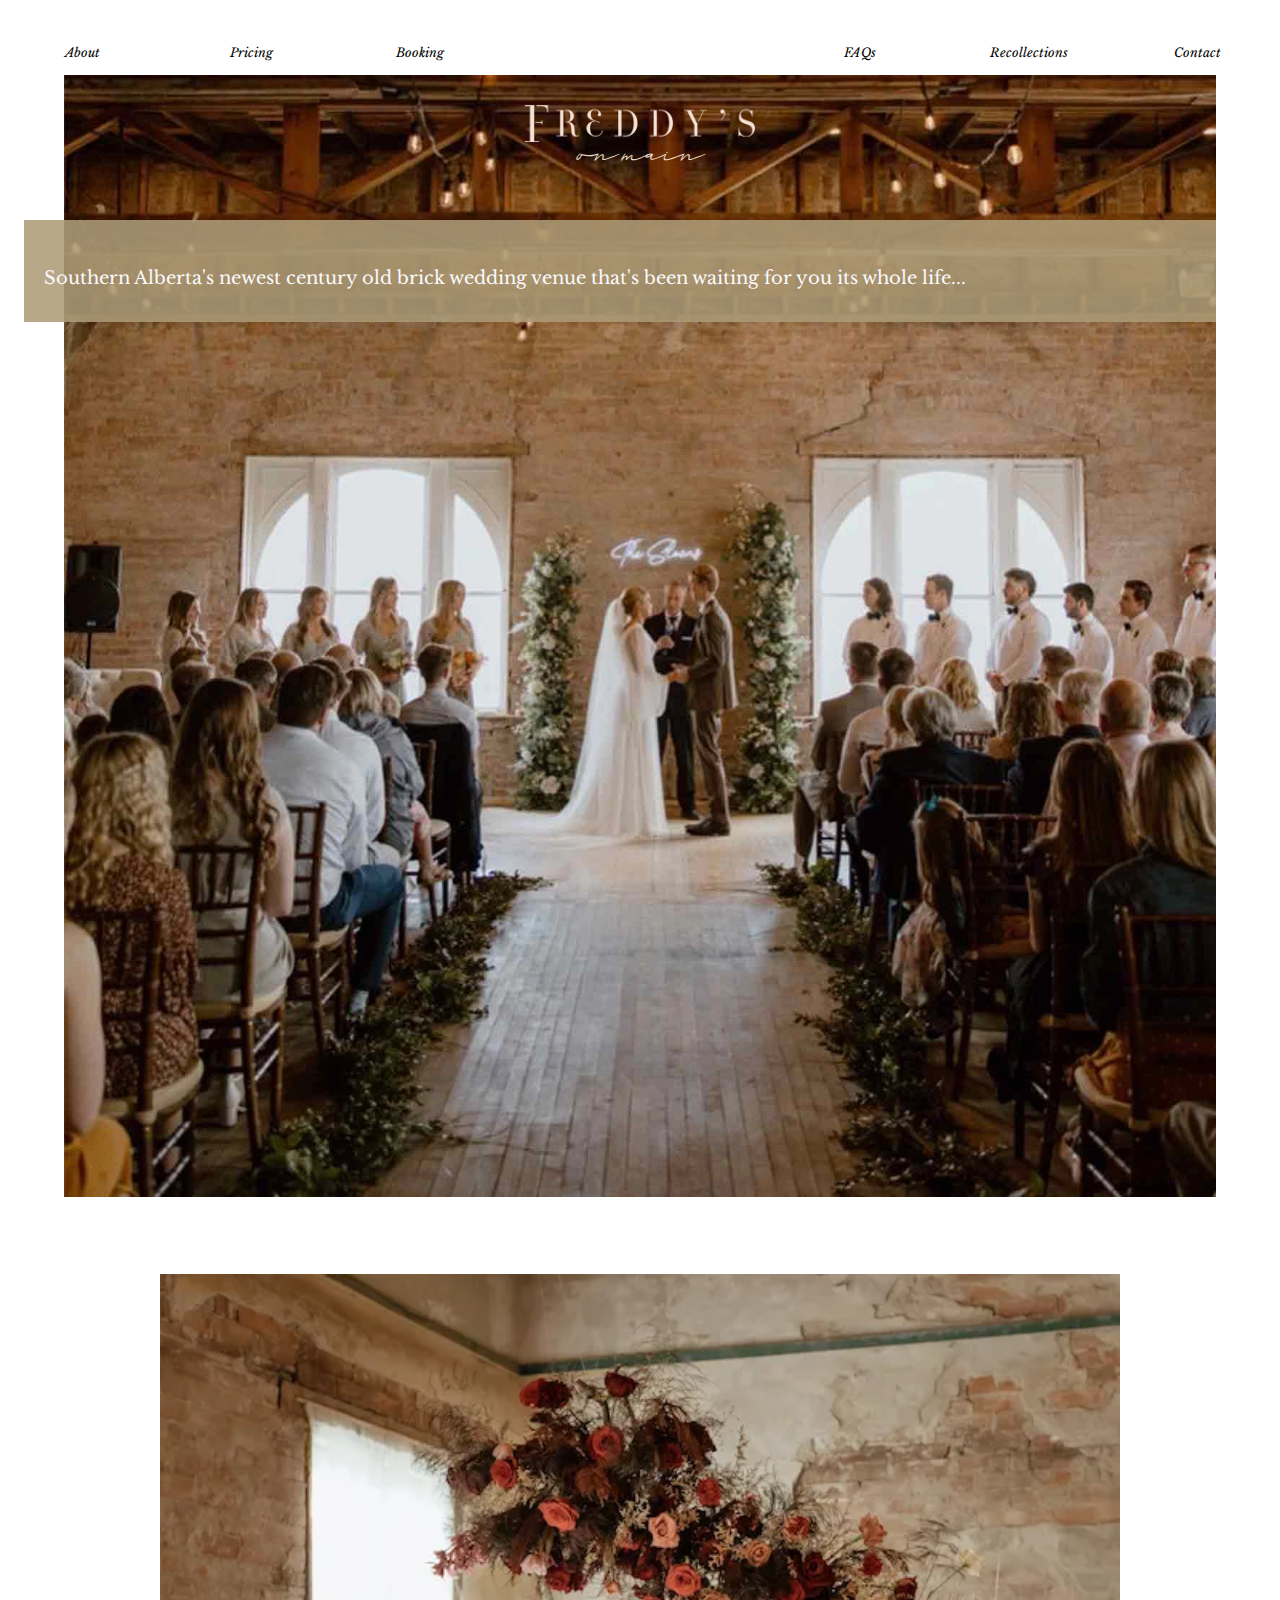
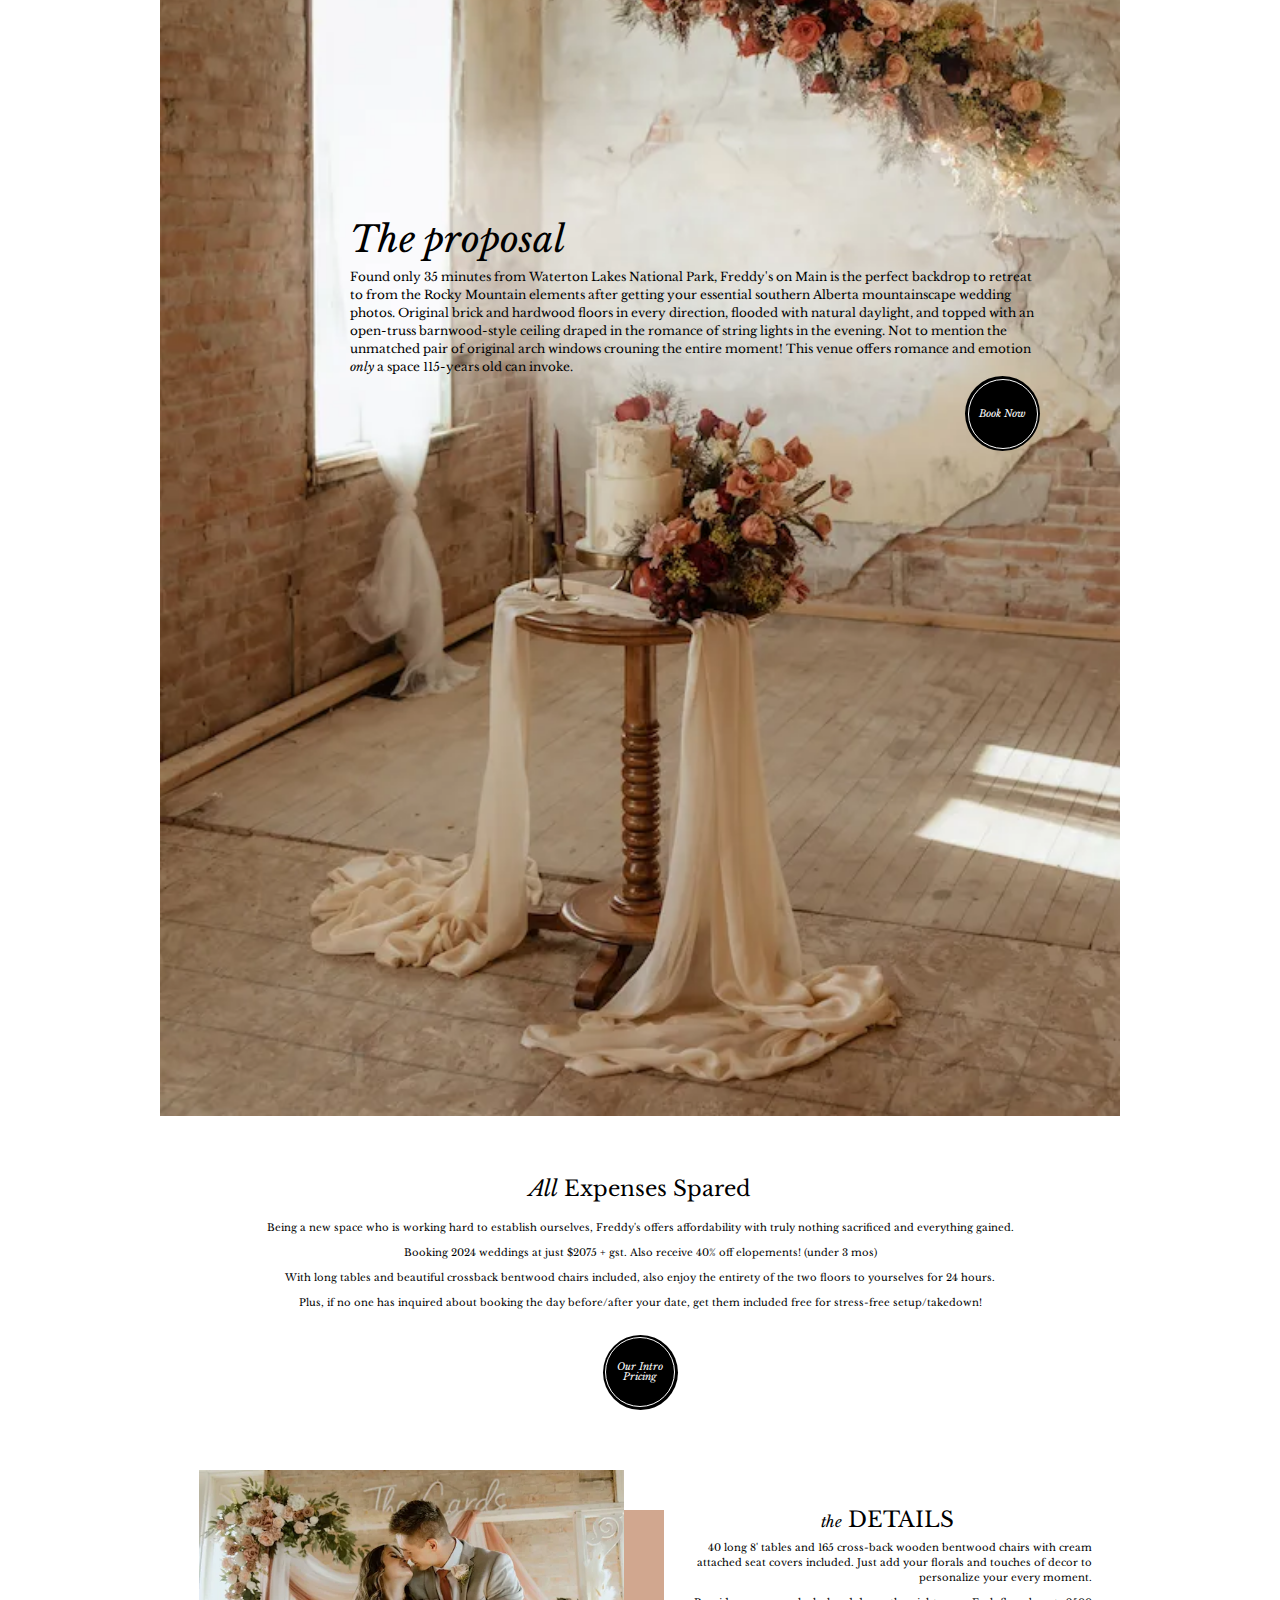
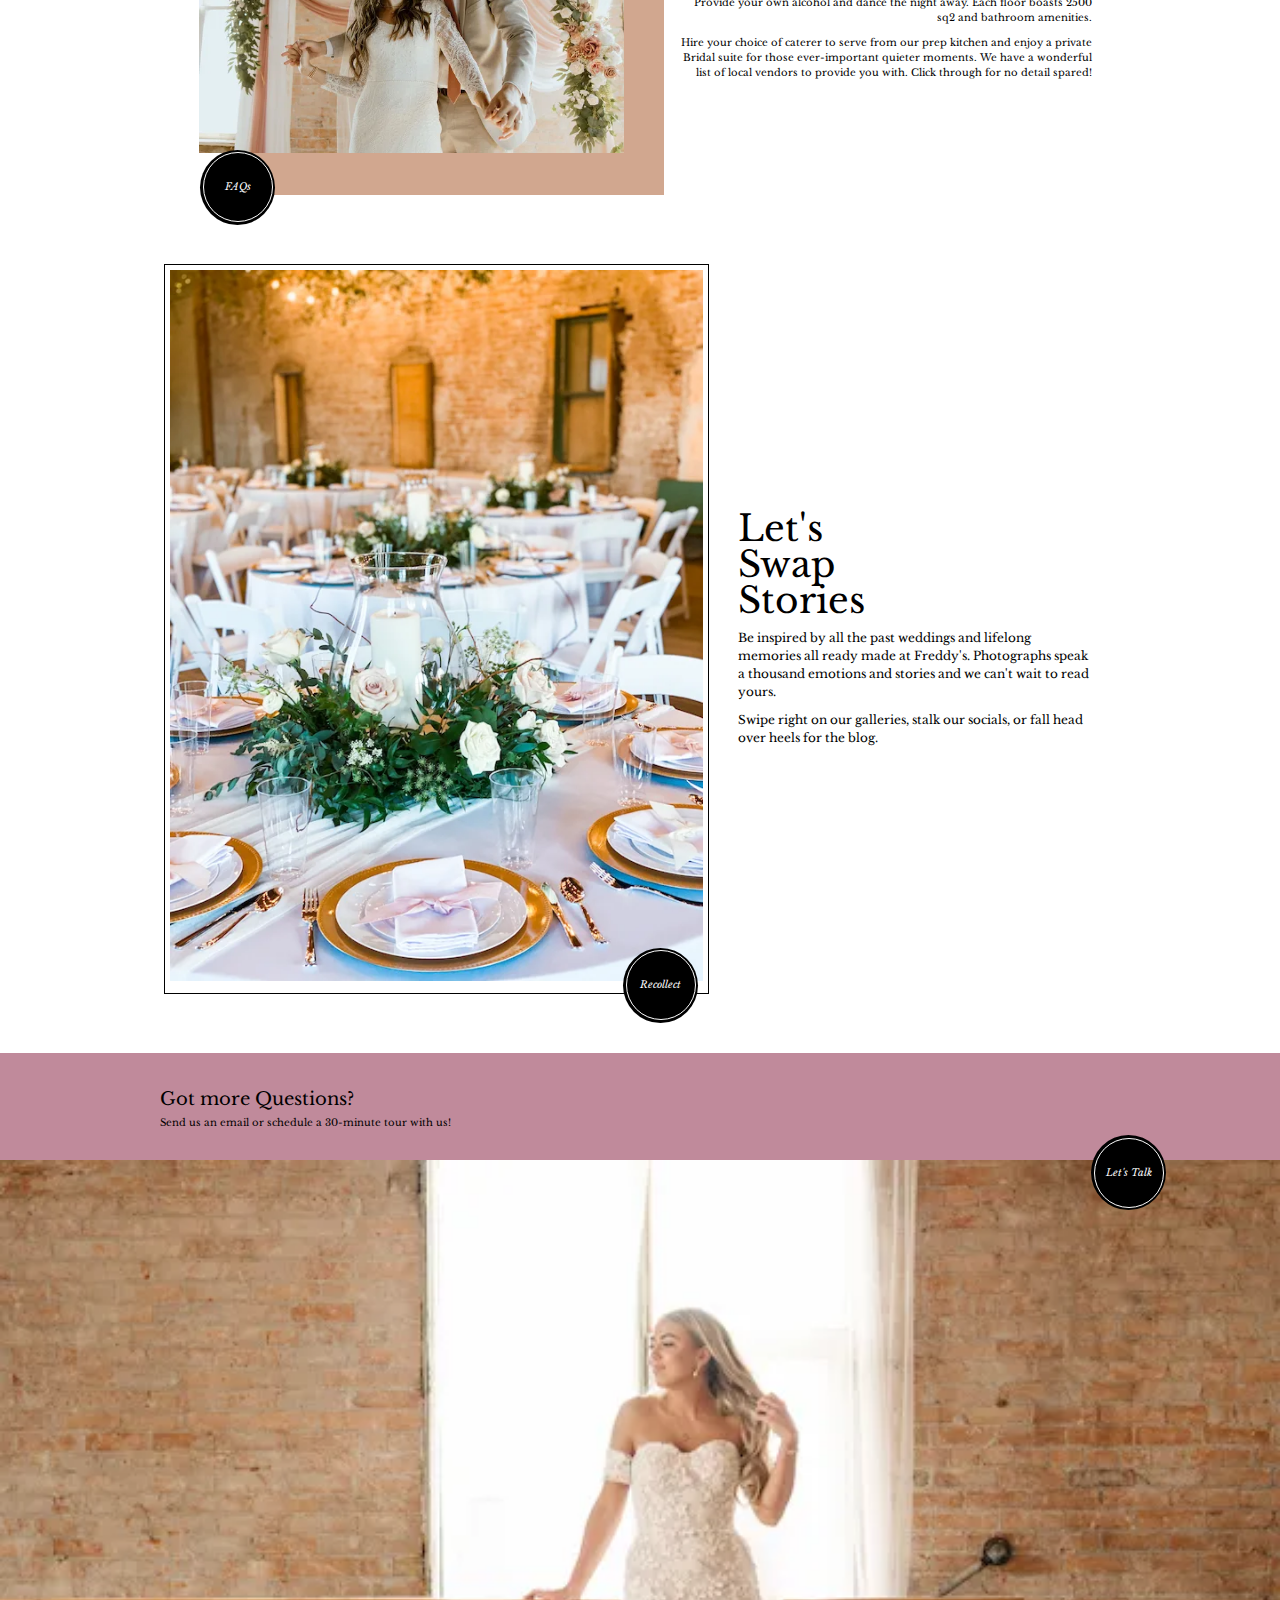
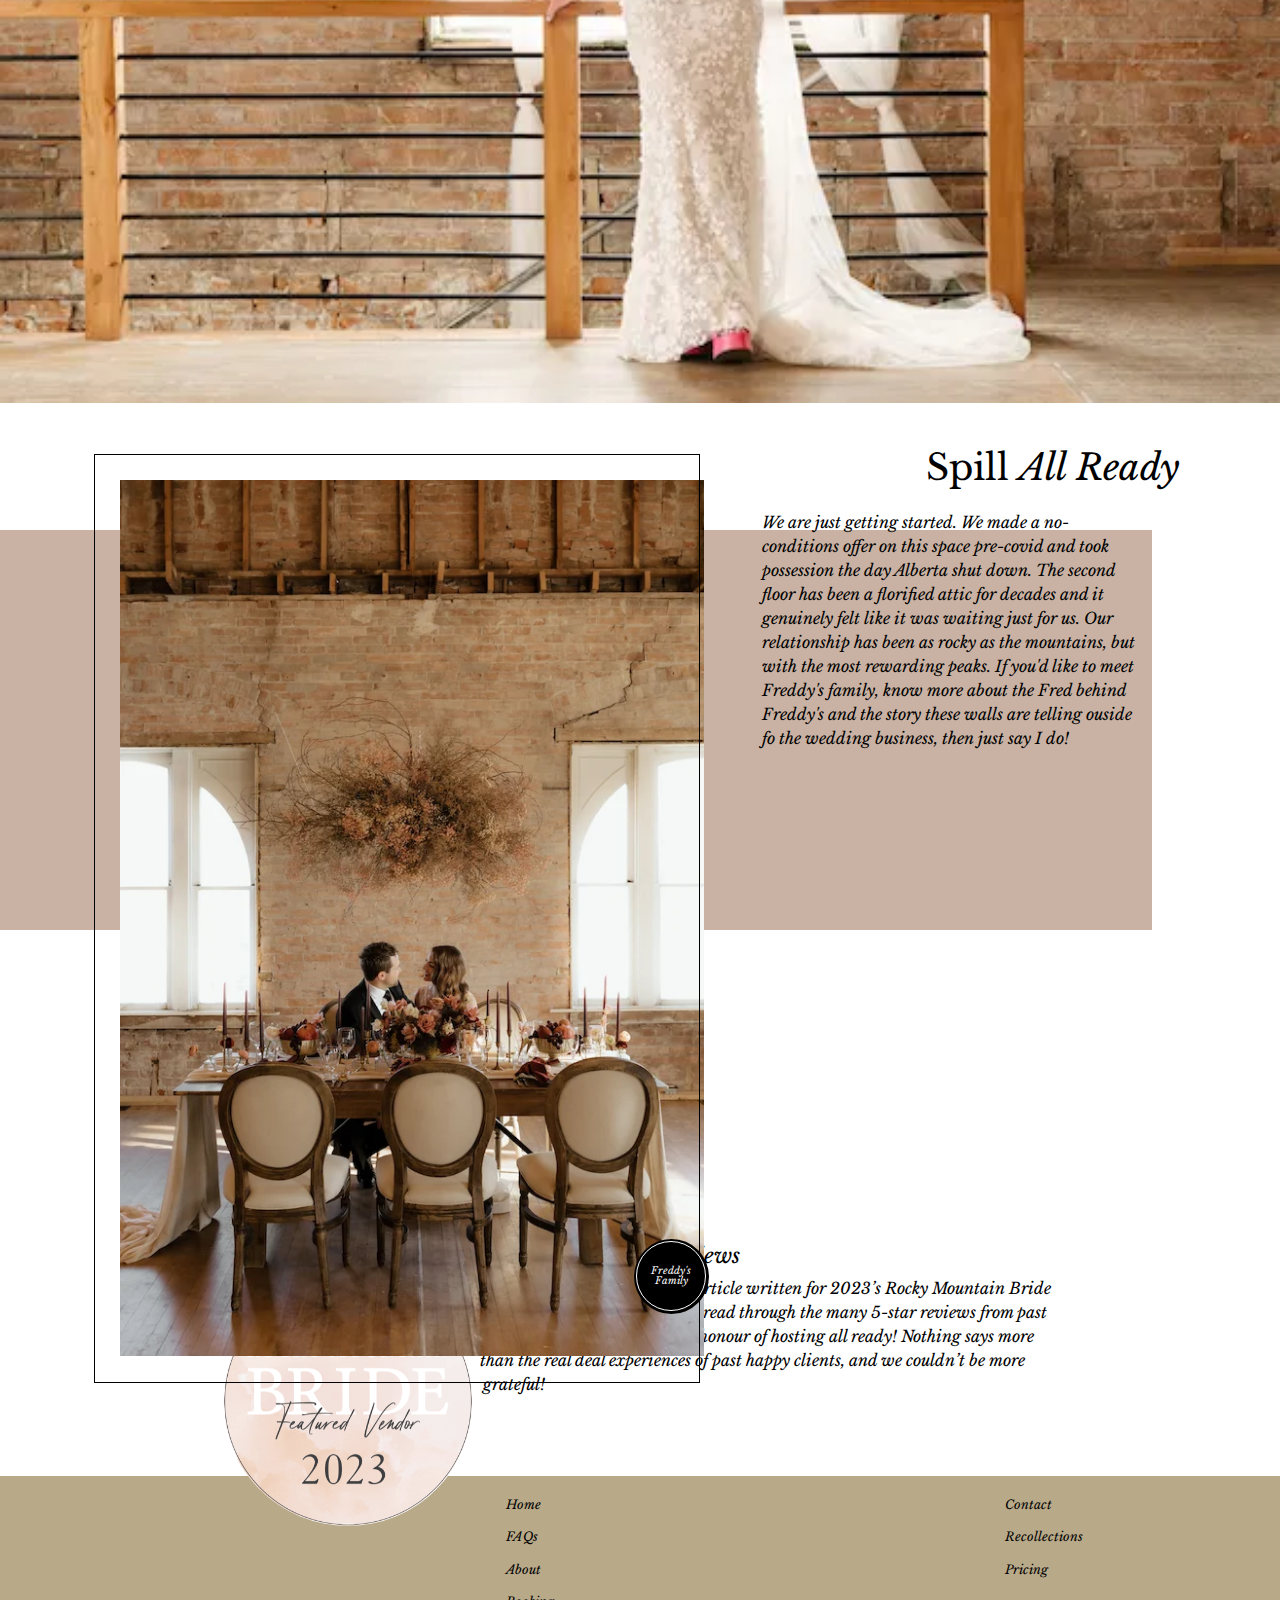
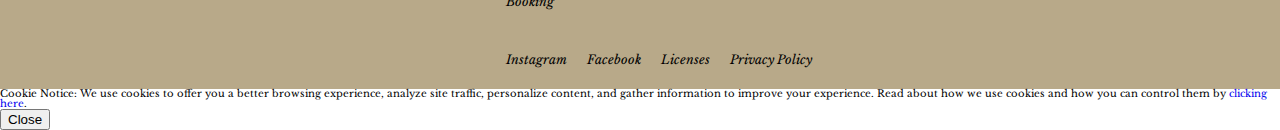
==== index.html @ b7f119c6 "Add files via upload" ====
<!doctype html>
<html lang="en">

<head>
  <!-- Google tag (gtag.js) -->
  <script async src="https://www.googletagmanager.com/gtag/js?id=G-SKPR8KDSXH"></script>
  <script>
      window.dataLayer = window.dataLayer || [];
      function gtag(){dataLayer.push(arguments);}
      gtag('js', new Date());
      
      gtag('config', 'G-SKPR8KDSXH');
  </script>
  <meta charset="UTF-8">
  <meta name="viewport" content="width=device-width, initial-scale=1.0">
  <meta name="desription" content="Freddy’s on Main is an Alberta wedding venue with exposed brick and natural wood beams just 30 minutes from Waterton National Park, making it the ideal location for couples to get photos in the mountains after the ceremony. They can come back to this vintage inspired space to dance the night away with the company of family and friends.">
  <meta name="keywords" content="wedding venue, waterton, southern alberta, alberta, brick, exposed brick, vintage, pricing, elopement, historical building, emerging wedding venue, hidden gem, married, marriage, national park proposal, national park wedding venue, canadian wedding venue, mountain wedding, exposed brick wedding, old brick wedding, old brick alberta, waterton lakes national park">
  <title>Waterton Wedding Venue in Southern Alberta | Freddy's on Main</title>

  <!-- google fonts -->
  <link rel="preconnect" href="https://fonts.googleapis.com">
  <link rel="preconnect" href="https://fonts.gstatic.com" crossorigin>
  <link href="https://fonts.googleapis.com/css2?family=Libre+Baskerville:ital,wght@0,400;0,700;1,400&display=swap" rel="stylesheet">

  <!-- stylesheets -->
  <link rel="stylesheet" href="css/reset.css">
  <link rel="stylesheet" href="css/styles.css" type="text/css">
</head>

<body>
  <header>
    <div class="wrapper">
      <section class="site-id">
        <h1 class="sr-only">Freddy's on Main</h1>
        <div></div>
        <a class="logo" href="index.html">
          <img src="img/freddy's-logo.png" alt="Freddy's on Main Logo">
          <img src="img/logo-tan.png" alt="Freddy's on Main logo">
          <span>on main</span>
        </a>
        <div></div>
        <svg class="toggle-btn h-6 w-6" xmlns="http://www.w3.org/2000/svg" fill="none" viewBox="0 0 24 24"  stroke="currentColor">
            <path stroke-linecap="round" stroke-linejoin="round" stroke-width="2" d="M4 6h16M4 12h8m-8 6h16"/>
        </svg>
      </section>
      <nav>
        <ul>
          <li><a href="about.html">About</a></li>
          <li><a href="pricing.html">Pricing</a></li>
          <li><a href="https://freddysonmain.setmore.com/" target="_blank">Booking</a></li>
        </ul>
        <ul>
          <li><a href="faqs.html">FAQs</a></li>
          <li><a href="gallery.html">Recollections</a></li>
          <li><a href="contact.html">Contact</a></li>
        </ul>
      </nav>
      <div class="banner">
        <picture>
          <source media="(min-width: 700px)" srcset="img/isle-square.webp">
          <img srcset="img/isle-sm.webp 600w, img/isle-md.webp 1000w, img/isle-lg.webp 1601w" src="img/isle-lg.webp" alt="bride and groom getting married">
        </picture>
        <p>Southern Alberta's newest century old brick wedding venue that's been waiting for you its whole life...</p>
      </div>
    </div>
  </header>
  <main>
    <section class="proposal wrapper">
      <img src="img/cake-sm.webp" alt="wedding cake">
      <div class="flex-container">
        <h2>The proposal</h2>
        <a href="https://freddysonmain.setmore.com/" target="_blank" class="button">
          <span>Book Now</span>
        </a>
        <p>Found only 35 minutes from Waterton Lakes National Park, Freddy's on Main is the perfect backdrop to retreat to from the Rocky Mountain elements after getting your essential southern Alberta mountainscape wedding photos. Original brick and hardwood floors in every direction, flooded with natural daylight, and topped with an open-truss barnwood-style ceiling draped in the romance of string lights in the evening. Not to mention the unmatched pair of original arch windows crouning the entire moment! This venue offers romance and emotion <span class="italicized">only</span> a space 115-years old can invoke.</p>
      </div>
    </section>
    <section class="wrapper expenses">
      <h2><span>All</span> Expenses Spared</h2>
      <div class="card-container">
        <div>
            <p>Being a new space who is working hard to establish ourselves, Freddy's offers affordability with truly nothing sacrificed and everything gained.</p>
            <p>Booking 2024 weddings at just $2075 + gst. Also receive 40% off elopements! (under 3 mos)</p>
            <p>With long tables and beautiful crossback bentwood chairs included, also enjoy the entirety of the two floors to yourselves for 24 hours.</p>
            <p>Plus, if no one has inquired about booking the day before/after your date, get them included free for stress-free setup/takedown!</p>
        </div>
        <a href="pricing.html" class="button">
            <span>Our Intro Pricing</span>
        </a>
      </div>
    </section>
    <section class="details wrapper">
      <div>
        <div>
          <div>
            <div>
              <img src="img/the-cards-sm.webp" alt="couple kiss">
            </div>
          </div>
        </div>
      </div>
      <div>
        <h2><span class="italicized">the</span> DETAILS</h2>
        <p>40 long 8' tables and 165 cross-back wooden bentwood chairs with cream attached seat covers included. Just add your florals and touches of decor to personalize your every moment.</p>
        <p>Provide your own alcohol and dance the night away. Each floor boasts 2500 sq2 and bathroom amenities.</p>
        <p>Hire your choice of caterer to serve from our prep kitchen and enjoy a private Bridal suite for those ever-important quieter moments. We have a wonderful list of local vendors to provide you with. Click through for no detail spared!</p>
      </div>
      <div>
        <a href="page-under-construction.html" class="button">
            <span>FAQs</span>
        </a>
      </div>
    </section>
    <section class="stories wrapper">
      <div class="flex-container">
        <div class="outline-2">
          <img src="img/gold-plates-sm.webp" alt="">
          <div class="absolute">
            <a href="page-under-construction.html" class="button">
              <span>Recollect</span>
            </a>
          </div>
        </div>
        <div>
          <h2>Let's Swap Stories</h2>
          <div>
            <p>Be inspired by all the past weddings and lifelong memories all ready made at Freddy's. Photographs speak a thousand emotions and stories and we can't wait to read yours.</p>
            <p>Swipe right on our galleries, stalk our socials, or fall head over heels for the blog.</p>
          </div>
        </div>
      </div>
    </section>
    <section class="lets-talk">
      <div>
        <div>
          <h3 class="wrapper">Got more Questions?</h3>
          <p class="wrapper">Send us an email or schedule a 30-minute tour with us!</p>
        </div>
        <div>
          <div class="absolute">
            <a href="page-under-construction.html" class="button">
              <span>Let's Talk</span>
            </a>
          </div>
          <img src="img/railing-sm.webp" alt="bride leaning back against railing">
        </div>
      </div>
    </section>
    <section class="spill">
      <h2>Spill <span>All Ready</span></h2>
      <div>
        <img src="img/couple-table-sm.webp" alt="">
        <a href="page-under-construction.html" class="button">
          <span>Freddy's Family</span>
        </a>
      </div>
      <div>
        <div>
          <p>We are just getting started. We made a no-conditions offer on this space pre-covid and took possession the day Alberta shut down. The second floor has been a florified attic for decades and it genuinely felt like it was waiting just for us. Our relationship has been as rocky as the mountains, but with the most rewarding peaks. If you'd like to meet Freddy's family, know more about the Fred behind Freddy's and the story these walls are telling ouside fo the wedding business, then just say I do!</p>
        </div>
      </div>
    </section>
    <section class="features">
      <div class="card-container">
        <h2>Features + Reveiews</h2>
        <div>
            <img src="img/rocky-mountain-stamp.png" alt="rocky mountain bride logo">
            <p>Click <a href="">here</a> to read a beautiful feature article written for 2023’s Rocky Mountain Bride blog. And don’t miss the chance to read through the many 5-star reviews from past weddings Freddy’s has had the honour of hosting all ready! Nothing says more than the real deal experiences of past happy clients, and we couldn’t be more grateful!</p>
        </div>
      </div>
    </section>
  </main>
  <footer>
    <nav class="wrapper flex-container">
      <ul>
          <li><a href="index.html">Home</a></li>
          <li><a href="page-under-construction.html">Contact</a></li>
          <li><a href="page-under-construction.html">FAQs</a></li>
          <li><a href="page-under-construction.html">Recollections</a></li>
          <li><a href="page-under-construction.html">About</a></li>
          <li><a href="pricing.html">Pricing</a></li>
          <li><a href="https://freddysonmain.setmore.com/" target="_blank">Booking</a></li>
      </ul>
      <ul>
          <li><a href="https://www.instagram.com/freddysonmain/?hl=en" target="_blank">Instagram</a></li>
          <li><a href="https://www.facebook.com/freddysonmain" target="_blank">Facebook</a></li>
          <li><a href="license.txt" target="_blank">Licenses</a></li>
          <li><a href="privacy.txt" target="_blank">Privacy Policy</a></li>
      </ul>
    </nav>
  </footer>
  <script src="js/main.js"></script>
  <!-- Code for the Cookie Compliance popover window -->
	<div id="cookiePopup" class="hide">
		<p><strong>Cookie Notice:</strong> We use cookies to offer you a better browsing experience, analyze site traffic, personalize content, and gather information to improve your experience.  Read about how we use cookies and how you can control them by <a href="privacy.txt" target="_blank">clicking here</a>.</p>
		<button id="acceptCookie">Close</button>
	</div> 
  <!-- Javascript to load cookies modal window -->
	<script src="js/cookies.js"></script>
    <script>
        (function (w,d){var loader = function () {var s = d.createElement("script"), tag = d.getElementsByTagName("script")[0]; s.src="https://cdn.iubenda.com/iubenda.js"; tag.parentNode.insertBefore(s,tag);}; if(w.addEventListener){w.addEventListener("load", loader, false);}else if(w.attachEvent){w.attachEvent("onload", loader);}else{w.onload = loader;}})(window, document);
    </script>
</body>

</html>
---- css/styles.css ----
:root {
    --dark-blue: #348aa7;
    --medium-green: #bce784;
    --off-white: #f7f7f7;
    --charcoal: #2a2d34;
    --rubik: 1.6rem/1.5 "Rubik", sans-serif;
    --borders: 2px solid #348aa7;
} 

@font-face {
    font-family: 'rahayuregular';
    src: url('../fonts/rahayu-webfont.woff2') format('woff2'),
         url('../fonts/rahayu-webfont.woff') format('woff');
    font-weight: normal;
    font-style: normal;
}
/* **************** utility classes *************** */

.sr-only {
    position:absolute;
    left:-10000px;
    top:auto;
    width:1px;
    height:1px;
    overflow:hidden;
}

.flex-container {
    display: flex;
    flex-direction: column;
}

.card-container {
    padding: 1rem;
}

.button {
    display: inline-block;
    border-radius: 50%;
    background-color: black;
    color: white;
    width: 7.5rem;
    height: 7.5rem;
    padding: 0.25rem;
    font-style: italic;
}
.button span {
    border-radius: inherit;
    width: 100%;
    height: 100%;
    border: 1px solid white;
    display: flex;
    align-items: center; 
    justify-content: center;
}

.button:hover {
    background-color: rgb(41, 42, 43);
}

/* *************** typography **************** */
body {
    font-family: 'Libre Baskerville', serif;
}

nav a {
    font-size: 1.25rem;
    font-style: italic;
}

body span {
    font-style: italic;
}

h2 {
    font-size: 2.15rem;
    margin-bottom: 1rem;  
}
main p {
    font-size: 1.1rem;
    line-height: 1.5;
}

/* ************ header ************ */

header section {  
    display: flex;
    justify-content: center;
    align-items: center;
    width: 100vw;
}

.logo {
    text-align: center;
    font-family: 'rahayuregular';
    color: var(--charcoal);
    font-size: 1.75rem;
    width: 20rem;
    padding: 1rem;
}

.logo img:last-of-type {
    display: none;
}

.toggle-btn {
    position: absolute;
    right: 0;
    padding: 1rem;
    width: 5rem;
    display: block;
}

header nav {
    position: absolute;
    top: 6rem; /* the height of the closed header */
    left: 0;
    width: 100vw;
    max-height: 0;
    overflow: hidden;
    transition: max-height 0.7s ease-in-out;
    background-color: white;
    }

.show-nav {
    max-height: 100vh;
    z-index: 50;
    }

nav ul li a {
    display: block;
    padding: 1rem;
    color: black;
    z-index: 100;
}

header nav a:hover {
    background-color: rgb(41, 42, 43);
    color: white;
    text-decoration: underline;
}
footer a:hover {
    color: white;
}

/* banner styling */

.banner {
    position: relative;
}

.banner p {
    position: absolute;
    top: 3rem;
    text-align: left;
    font-size: 1.25rem;
    line-height: 2rem;
    margin-right: 1.25rem;
    padding: 2.25rem 1.5rem;
    color: #fbf9fb;
    background-color: hwb(40 47% 32% / 0.877);
}

/* main styling */
main section {
    margin-bottom: 2.5rem;
}

main section p {
    margin-bottom: 1rem;
    font-size: 1rem;
}

main section:first-child {
    position: relative;
    margin-top: 3rem;
    margin-bottom: 3rem;
}

.proposal div {
    position: absolute;
    bottom: 52%; 
    background-color: hwb(40 47% 32% / 0.8777);
    color: #fbf9fb;
    padding: 1.5rem 3% 1rem 3%;
    width: 98%;
}
.proposal h2 {
    font-size: 2.15rem;
    font-style: italic;
}

.proposal p {
    font-size: 1.2rem;
}

.proposal a {
    position: absolute;
    bottom: -5.5rem;
    right: 0;
    margin-right: 3rem;
}

section:nth-child(2) {
    padding: 3rem 3rem 0 3rem;
    text-align: center;
}

section:nth-child(2) a {
    margin-top: 1.5rem;
}

.details {
    display: flex;
    flex-wrap: wrap;
    justify-content: center;
    align-items: center;
    margin-bottom: 4rem;
    padding-left: 1rem;
}
.details > div:first-child > div {
    position: relative;
    margin: 5rem 0 0 5rem;
    display: flex;
    flex-wrap: wrap;
}
.details > div:first-child > div > div {
    background-color: #d1a78f;
}
.details img {
    position: relative;
    top: -4rem;
    left: -4rem;
}

.details > div:last-child {
    margin-top: -3.5rem;
}

.outline {
    outline: black solid 0.1rem;
    outline-offset: -0.5rem;
    padding: 5% 0 5% 5%;
}

.details > div:nth-last-child(2) {
    position: relative;
    display: flex;
    flex-direction: column;
    text-align: right;
    margin-right: 1rem;
    margin-left: 3rem;
    top: -2.75rem;
}

.details > div:nth-last-child(2) span {
    margin-left: 1rem;
    font-size: 1.5rem;
}

.details > div:last-child {
    width: 100%;
}

.stories > div:first-child {
    position: relative;
    flex-direction: row;
    padding-top: 3rem;
    padding-left: 0.5rem;
}
.stories h2 {
    z-index: 1;
    width: 10rem;
    margin-top: 1rem;
}
.stories .outline-2 {
    outline: black solid 1px;
    padding: 5px 5px 10px 5px;
    width: 90%;
    position: relative;
}
.stories > div:first-child > div:nth-child(2) p {
    margin-bottom: 1rem;
}

.stories > div > div:nth-child(2) {
    width: 80%;
    padding: 1rem;
}
.stories .absolute {
    position: absolute;
    right: 1rem;
    bottom: -3rem;
}

section:nth-child(5) {
    margin-top: 2rem;
}

section:nth-child(5) > div > div:last-child {
    position: relative;
}
section:nth-child(5) > div > div > div {
    display: flex;
    justify-content: end;
    width: 100%;
    margin-right: 5%;
    position: absolute;
    top: -2.5rem;
    padding-right: 1rem;
}
section:nth-child(5) > div > div:first-child {
    padding: 3rem 1rem;
    background-color: #ae677dc5;
}

.lets-talk h3 {
    font-size: 1.8rem;
    line-height: 1.8;
}

.spill {
    margin-top: 4.5rem;
}
.spill > div:last-child {
    position: relative;
    top: -18rem;
    z-index: -1;
}

.spill > div:last-child > div {
    background-color: #7d46226a;
    padding: 17rem 1rem 1rem 1rem;
}
.spill img {
    outline: black solid 0.1rem;
    outline-offset: -0.5rem;
    padding: 5% 0 5% 5%;
}

.spill p {
    margin-top: 6rem;
    font-style: italic;
}
.spill .button {
    text-align: center;
    position: absolute;
    bottom: -4rem;
    left: 2.5rem;
}

.spill h2 {
    margin-left: 1rem;
}

section:last-child {
    margin-top: -15rem;
    padding: 1rem 3rem;
}

section:last-child img {
    float: left;
    width: 30%;
    margin-right: 1rem;
    border-radius: 50%;
    shape-outside: margin-box;
}
section:last-child h2 {
    font-style: italic;
    text-align: center;
}
section:last-child p {
    font-style: italic;
}
/* footer */
footer {
    background-color: hwb(40 47% 32% / 0.87);
}

footer nav {
    margin: 0 auto;
    margin-top: 5rem;
}

footer ul {
    padding: 1.25rem;
    display: flex;
    flex-direction: row;
    flex-wrap: wrap;
    width: 80vw;
}

footer nav ul:first-child li {
    width: 50%;
}

footer a {
    color: white;
    text-decoration: none;
}
footer a:hover {
    text-decoration: underline;
    color: white;
}
/* media queries */

@media screen and (min-width:650px) {
    .proposal div {
        right: 5rem;
        bottom: 50%;
        background-color: initial;
        color: black;
        width: 78%;
    }
    .proposal h2,
    .stories h2 {
        font-size: 3.6rem;
    }
    .details,
    .expenses {
        width: 85%;
        margin: 0 auto;
    }
    .stories > div > div:last-child {   display: flex;
        flex-direction: column;
        justify-content: center;
        padding: 3rem;
        width: 65%;
    }
    .stories p {
        font-size: 1.2rem;
    }

    .spill {
        display: flex;
        flex-direction: column;
        position: relative;
        height: 900px;
    }
    .spill h2 {
        text-align: center;
        padding-left: 25rem;
        font-size: 3.6rem;
        position: absolute;
        top: 0;
        right: 10rem;
        z-index: 2;
    }
    .spill > div:first-of-type {
        position: relative;
        width: 55%;
        padding-left: 7%;
    }

    .spill > div:last-child {
        width: 90%;
        position: absolute;
        top: 0;
        margin-top: 8rem;
    }
    .spill > div:last-child > div {
        display: flex;
        padding: 1rem;
        justify-content: flex-end;
        position: relative;
        height: 40rem;
    }

    .spill > div:last-child > div p {
        margin: 0;
        width: 35%;
        max-width: 38rem;
        font-size: 1.6rem;
        position: absolute;
        top: -2rem;
    }
    .spill .button {
        bottom: 8%;
        left: 90%;
    }
    .features .card-container {
        width: 70%;
        margin: 0 auto;
    }
    .features p {
        font-size: 1.6rem;
    }
}

@media screen and (min-width: 720px) {
    .toggle-btn {
        display: none;
    }

    .site-id {
        position: absolute;
        top: 0;
        z-index: 50;
    }

    header nav {
        display: flex;
        flex-direction: row;
        justify-content: space-between;
        align-items: baseline;
        position: static;
        max-height: unset;
        overflow: visible;
        margin: 0 auto;
        width: 98%;
    }

    header nav ul {
        display: flex;
        width: calc(100% / 2 - 15rem);
        justify-content: space-between;
    }

    header nav li {
        width: calc(100% / 3 - 2rem);
    }

    header nav ul a {
        padding: 4rem 1rem 1rem 1rem;
        line-height: 2;
        text-align: center;
    }

    header nav a:hover {
        text-decoration: underline 1px;
        background-color: white;
        color: var(--charcoal);
    }

    .details {
        display: flex;
        flex-wrap: wrap;
        justify-content: center;
        align-items: center;
        width: 100%;
        position: relative;
        padding-top: 4rem;
        padding-bottom: 3rem;
    }

    .details h2 {
        text-align: center;
    }

    .details > div:first-child {
        width: 50%;
        padding: 0;
    }
    .details > div:nth-child(2) {
        width: 44%;
        margin: 3rem 1rem;
        
    }
    .details > div:last-child {
        z-index: 20;
        position: absolute;
        bottom: 1rem;
        left: 4rem;
    }
    .lets-talk .absolute {
        position: absolute;
        right: 4rem;

    }
    .details,
    .stories {
        padding-bottom: 4rem;
    }
    .features {
        margin-top: 5rem;
    }
}

@media screen and (min-width: 960px) {
    .site-id {
        top: 7.5rem;
        padding-top: 2rem;
        z-index: 50;
    }
    
    .logo img:first-of-type {
        display: none;
    }
    .logo img:last-of-type {
        display: block;
    }
    .logo {
        width: 25rem;
        color: #f6e3d7;
        font-size: 2.5rem;
    }

    /* .site-id {
        display: flex;
        flex-direction: column;
        align-items: center;
        justify-content: space-evenly;
    }

    .site-id div {
        background-color: gold;
        width: 40vw;
        height: 2px;
        z-index: 100;
    } */

    .banner {
        width: 90%;
        margin: 0 auto 7.5rem auto;
    }
    .banner p {
        margin-top: 10%;
        margin-right: 0;
        padding: 4.5rem 20% 3rem 2rem;
        font-size: 1.8rem;
        line-height: 1.5;
        left: -4rem;
        width: calc(100% + 4rem);
    }
    main .wrapper {
        max-width: 960px;
        margin: 0 auto
    }
}

@media screen and (min-width: 1250px) {
    .banner {
        max-width: 1250px;
    }
}

@media screen and (min-width: 1440px) {
    
}
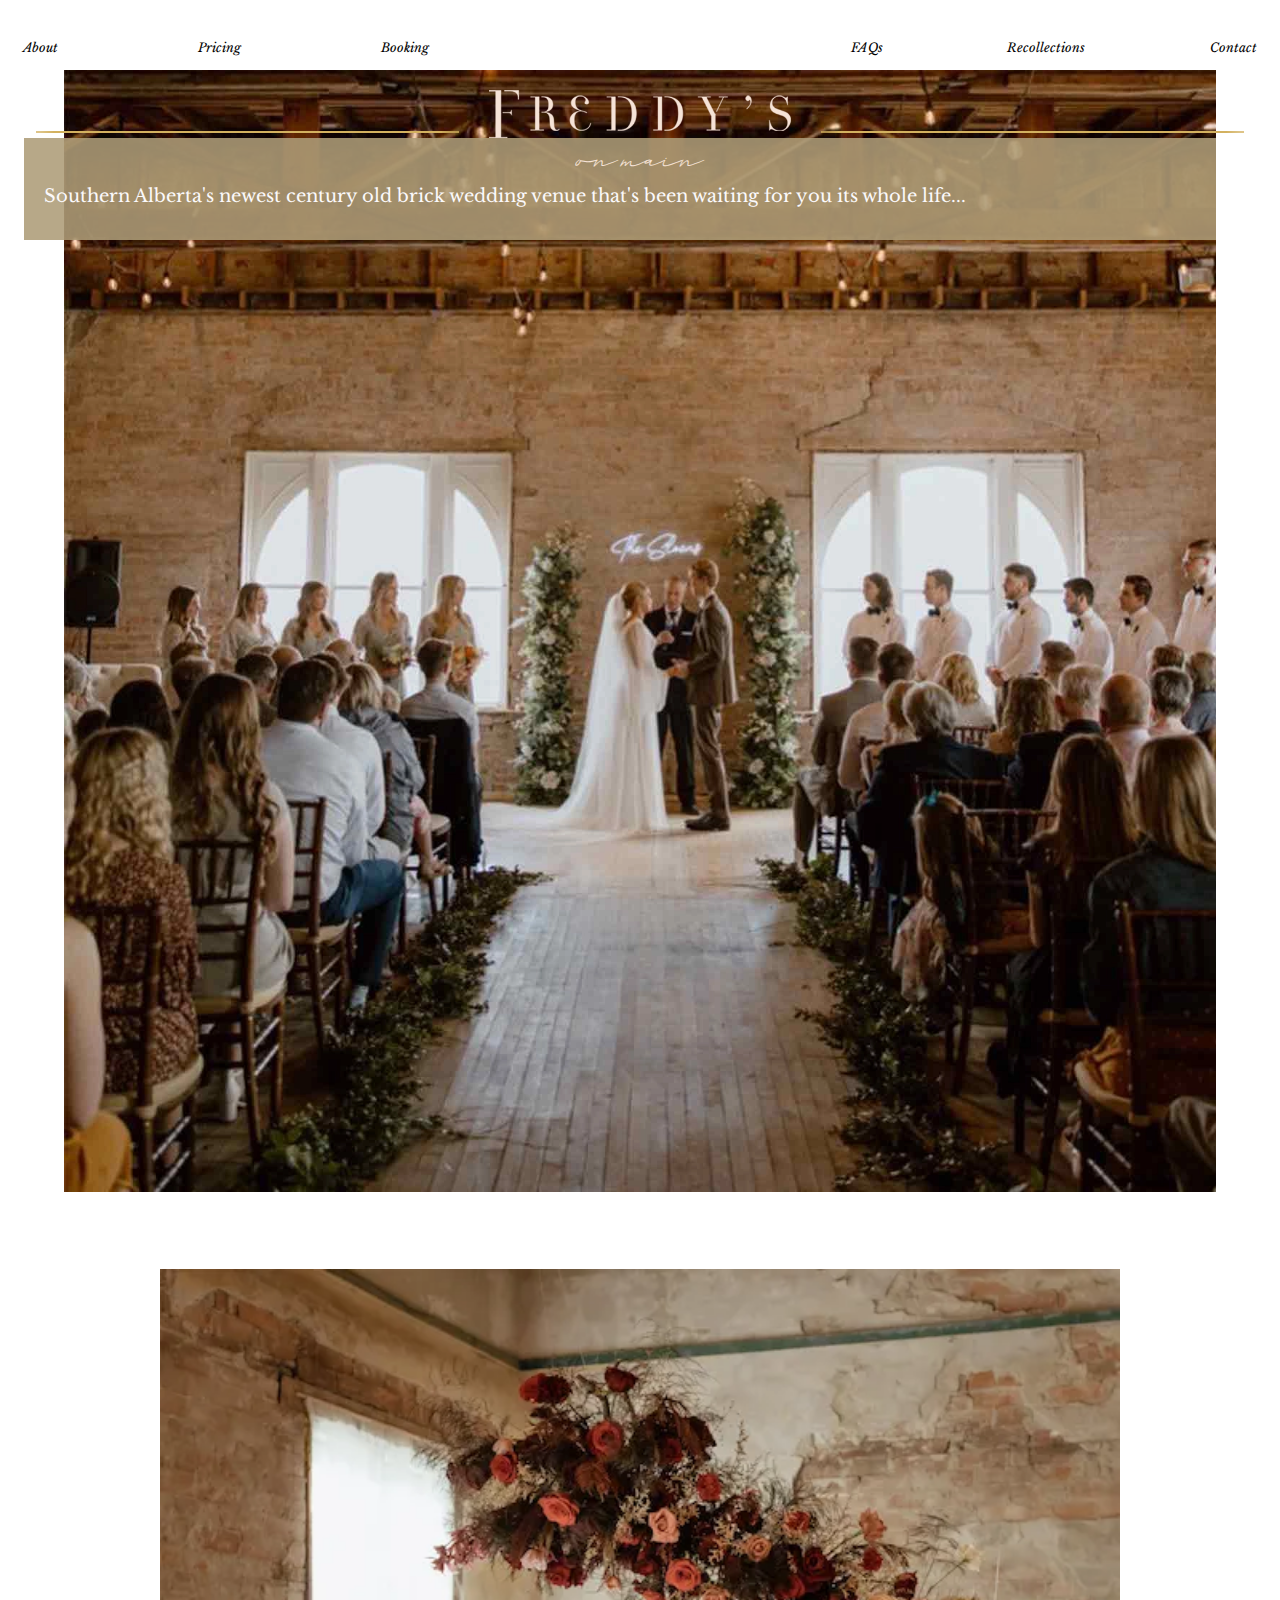
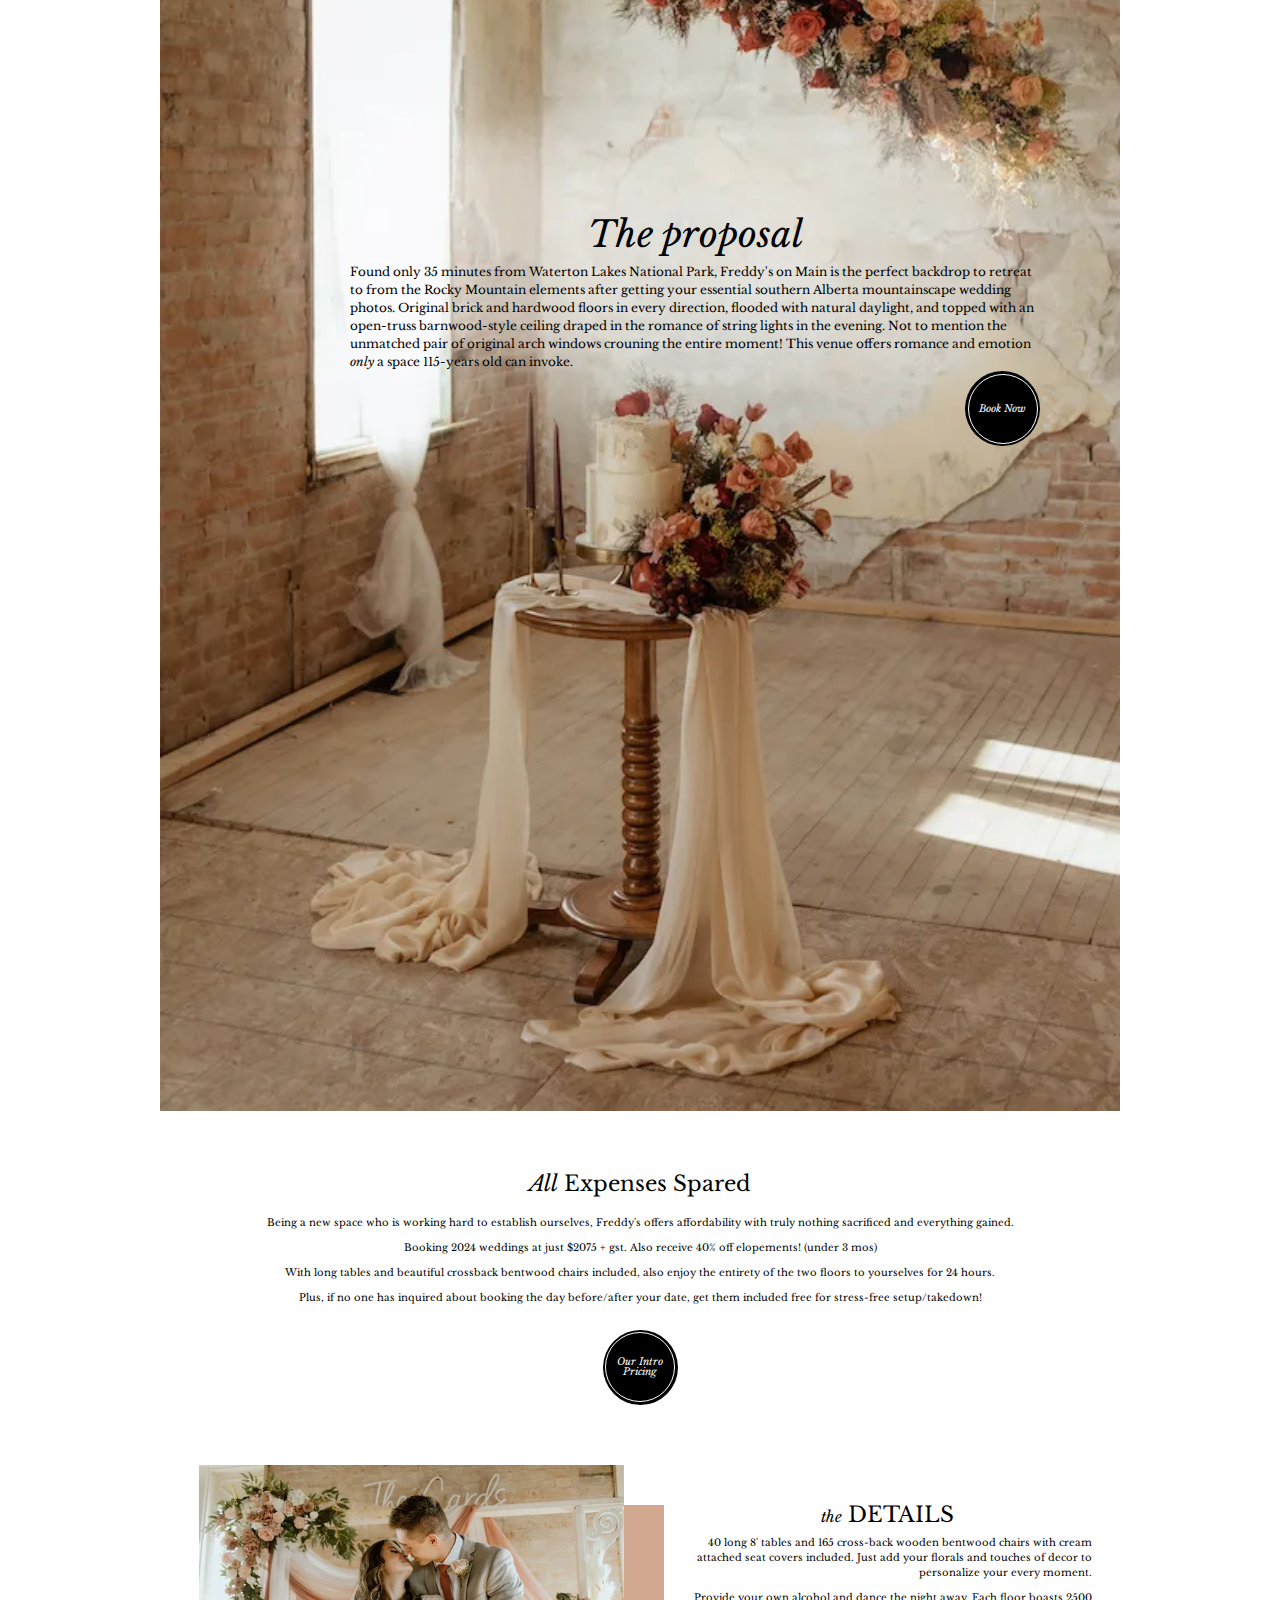
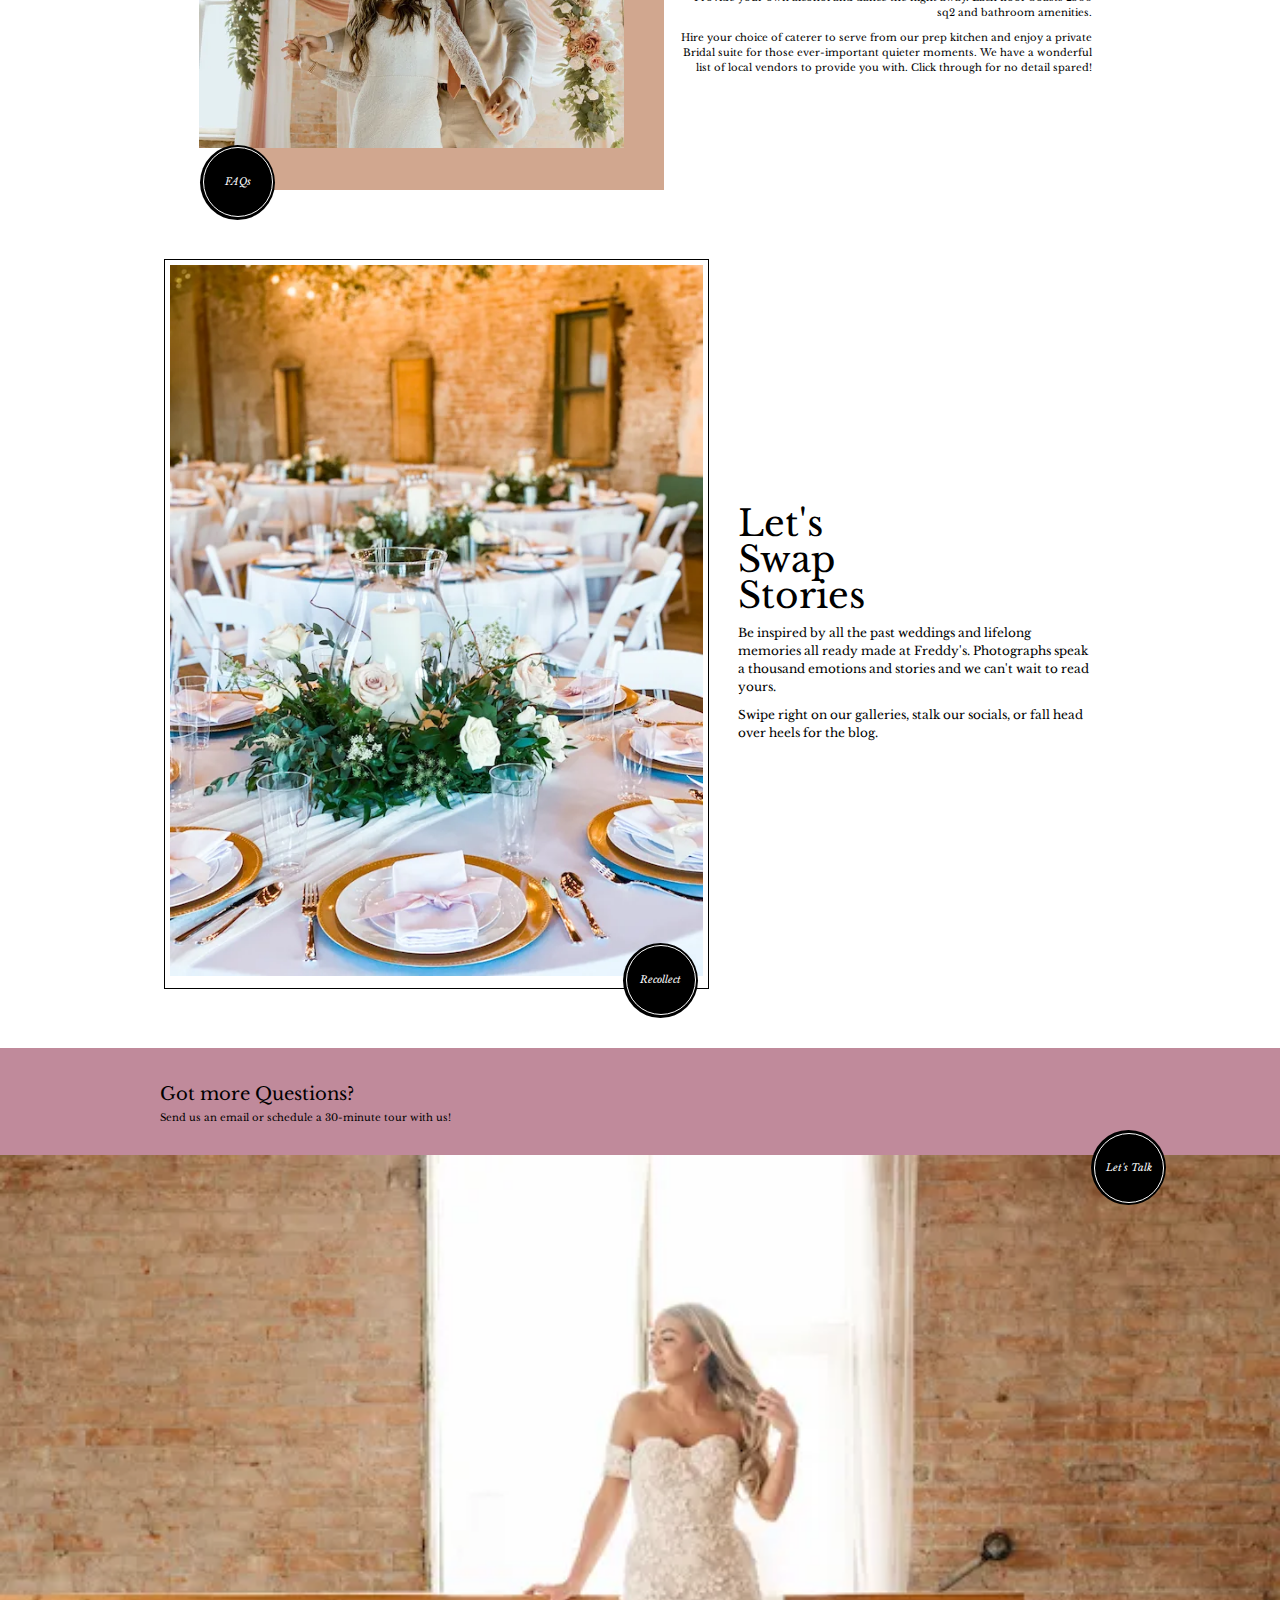
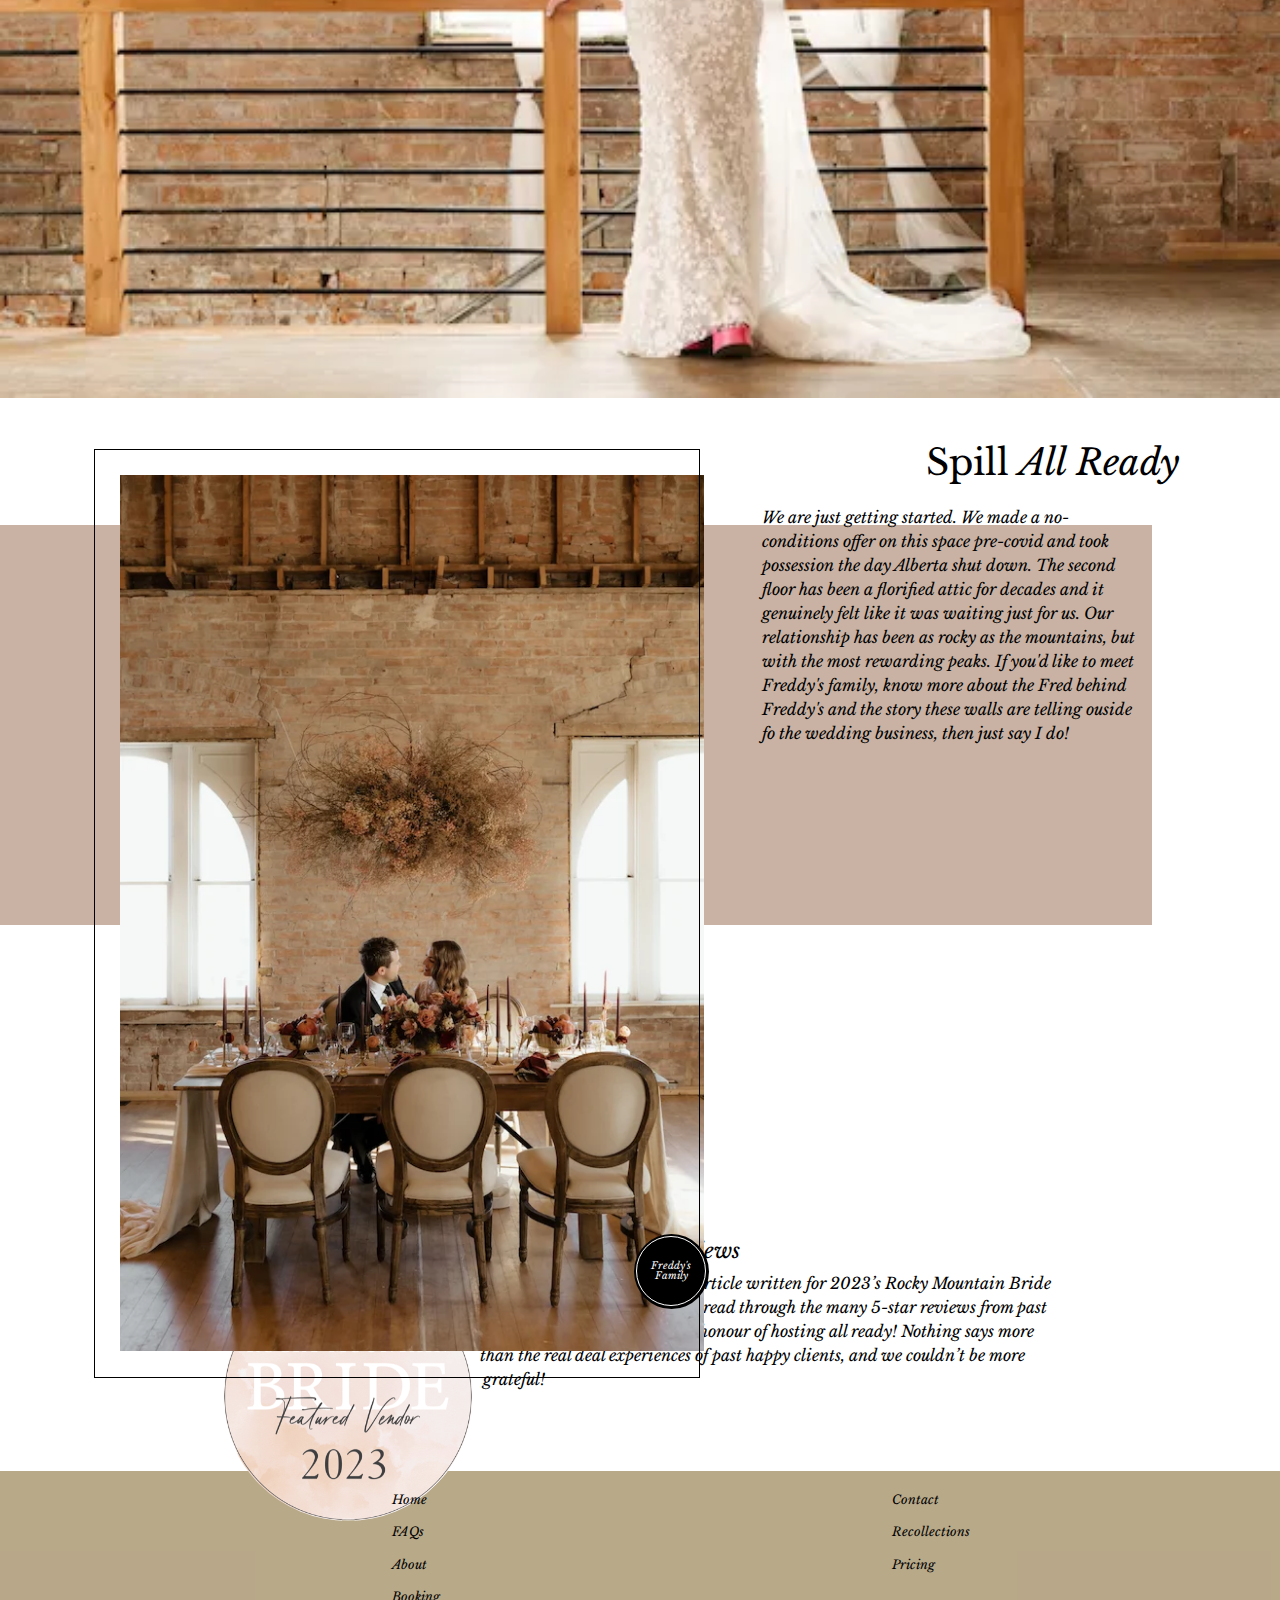
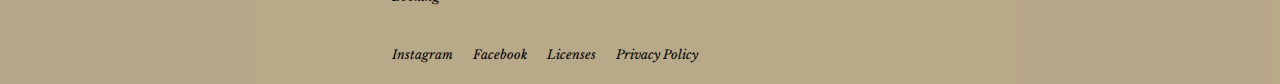
==== commit 5a87e325: "styled site id lines" ====
--- a/index.html
+++ b/index.html
@@ -8,7 +8,6 @@
       window.dataLayer = window.dataLayer || [];
       function gtag(){dataLayer.push(arguments);}
       gtag('js', new Date());
-      
       gtag('config', 'G-SKPR8KDSXH');
   </script>
   <meta charset="UTF-8">
@@ -32,15 +31,15 @@
     <div class="wrapper">
       <section class="site-id">
         <h1 class="sr-only">Freddy's on Main</h1>
-        <div></div>
-        <a class="logo" href="index.html">
+        <div class="horizontal-line"></div>
+        <a class="logo flex-container" href="index.html">
           <img src="img/freddy's-logo.png" alt="Freddy's on Main Logo">
           <img src="img/logo-tan.png" alt="Freddy's on Main logo">
           <span>on main</span>
         </a>
-        <div></div>
-        <svg class="toggle-btn h-6 w-6" xmlns="http://www.w3.org/2000/svg" fill="none" viewBox="0 0 24 24"  stroke="currentColor">
-            <path stroke-linecap="round" stroke-linejoin="round" stroke-width="2" d="M4 6h16M4 12h8m-8 6h16"/>
+        <div class="horizontal-line"></div>
+        <svg class="toggle-btn h-6 w-6" xmlns="http://www.w3.org/2000/svg" fill="none" viewBox="0 0 24 24" stroke="currentColor">
+          <path stroke-linecap="round" stroke-linejoin="round" stroke-width="2" d="M4 6h16M4 12h8m-8 6h16"/>
         </svg>
       </section>
       <nav>
@@ -189,17 +188,16 @@
       </ul>
     </nav>
   </footer>
-  <script src="js/main.js"></script>
   <!-- Code for the Cookie Compliance popover window -->
 	<div id="cookiePopup" class="hide">
 		<p><strong>Cookie Notice:</strong> We use cookies to offer you a better browsing experience, analyze site traffic, personalize content, and gather information to improve your experience.  Read about how we use cookies and how you can control them by <a href="privacy.txt" target="_blank">clicking here</a>.</p>
 		<button id="acceptCookie">Close</button>
 	</div> 
-  <!-- Javascript to load cookies modal window -->
+  <script src="js/main.js"></script>
+    <!-- Javascript to load cookies modal window -->
 	<script src="js/cookies.js"></script>
     <script>
         (function (w,d){var loader = function () {var s = d.createElement("script"), tag = d.getElementsByTagName("script")[0]; s.src="https://cdn.iubenda.com/iubenda.js"; tag.parentNode.insertBefore(s,tag);}; if(w.addEventListener){w.addEventListener("load", loader, false);}else if(w.attachEvent){w.attachEvent("onload", loader);}else{w.onload = loader;}})(window, document);
     </script>
 </body>
-
 </html>
--- a/css/styles.css
+++ b/css/styles.css
@@ -28,6 +28,8 @@
 .flex-container {
     display: flex;
     flex-direction: column;
+    justify-content: center;
+    align-items: center;
 }
 
 .card-container {
@@ -82,21 +84,23 @@
 }
 
 /* ************ header ************ */
-
-header section {  
-    display: flex;
-    justify-content: center;
+header {
+    background-color: white;
+}
+
+.site-id {
+    margin: 0 auto;
+    width: 35%;
+    padding: 1rem;
+    display: flex;
     align-items: center;
-    width: 100vw;
-}
-
-.logo {
+}
+
+.logo {  
     text-align: center;
     font-family: 'rahayuregular';
     color: var(--charcoal);
     font-size: 1.75rem;
-    width: 20rem;
-    padding: 1rem;
 }
 
 .logo img:last-of-type {
@@ -493,9 +497,9 @@
     }
 
     .site-id {
+        width: 30%;
         position: absolute;
-        top: 0;
-        z-index: 50;
+        left: 35%;
     }
 
     header nav {
@@ -506,22 +510,17 @@
         position: static;
         max-height: unset;
         overflow: visible;
-        margin: 0 auto;
-        width: 98%;
+        padding: 2.5rem 1% 0 1%;
     }
 
     header nav ul {
         display: flex;
-        width: calc(100% / 2 - 15rem);
+        width: 34%;
         justify-content: space-between;
     }
 
-    header nav li {
-        width: calc(100% / 3 - 2rem);
-    }
-
     header nav ul a {
-        padding: 4rem 1rem 1rem 1rem;
+        padding: 1rem;
         line-height: 2;
         text-align: center;
     }
@@ -578,9 +577,11 @@
 
 @media screen and (min-width: 960px) {
     .site-id {
-        top: 7.5rem;
-        padding-top: 2rem;
+        top: 7rem;
+        left: 2%;
         z-index: 50;
+        display: flex;
+        width: 96%;
     }
     
     .logo img:first-of-type {
@@ -590,31 +591,30 @@
         display: block;
     }
     .logo {
-        width: 25rem;
         color: #f6e3d7;
         font-size: 2.5rem;
-    }
-
-    /* .site-id {
-        display: flex;
-        flex-direction: column;
-        align-items: center;
-        justify-content: space-evenly;
-    }
-
-    .site-id div {
-        background-color: gold;
-        width: 40vw;
+        width: 30%;
+        padding: 1rem 3rem 1rem 3rem;
+    }
+
+    .logo span {
+        margin-top: 1rem;
+    }
+
+    .horizontal-line {
         height: 2px;
+        background-color: #d3b15f;
+        border-radius: 15%;
+        width: 35%;
         z-index: 100;
-    } */
+    }
 
     .banner {
         width: 90%;
         margin: 0 auto 7.5rem auto;
     }
     .banner p {
-        margin-top: 10%;
+        margin-top: 3.75rem;
         margin-right: 0;
         padding: 4.5rem 20% 3rem 2rem;
         font-size: 1.8rem;
@@ -636,4 +636,55 @@
 
 @media screen and (min-width: 1440px) {
     
-}+}
+
+/* -- Code for the Cookie Compliance popover window -- */
+
+#cookiePopup {
+    background-color: #ffffff;
+    position: absolute;
+    left: 7.5%;
+    bottom: 0;
+    font-size: 14px;
+    width: 85%;
+    box-shadow: 0 0 2em rgba(5, 0, 31, 0.15);
+    font-family: "Poppins", sans-serif;
+    text-align: justify;
+    line-height: 1.8em;
+    margin: 0 auto;
+    padding: 3rem 1.4rem 2rem 1.4rem;
+    border-radius: 6px;
+    transition: all 0.5s ease-in-out;
+  }
+  
+  #cookiePopup p {
+    text-align: center;
+    margin-bottom: 1rem;
+  }
+  #cookiePopup button {
+    background-color: var(--charcoal);
+    border: none;
+    color: #ffffff;
+    font-size: 1.2em;
+    padding: 1.25rem 2rem;
+    display: block;
+    position: relative;
+    margin: auto;
+    border-radius: 5px;
+  }
+  #cookiePopup button:hover,
+  #cookiePopup a:hover {
+    text-decoration: underline;
+  }
+  #cookiePopup a {
+    color: rgb(152, 0, 240);
+  }
+  
+  .hide {
+    visibility: hidden;
+  }
+  .show {
+    visibility: visible;
+  }
+  
+  /* -- End of Code for the Cookie Compliance popover window -- */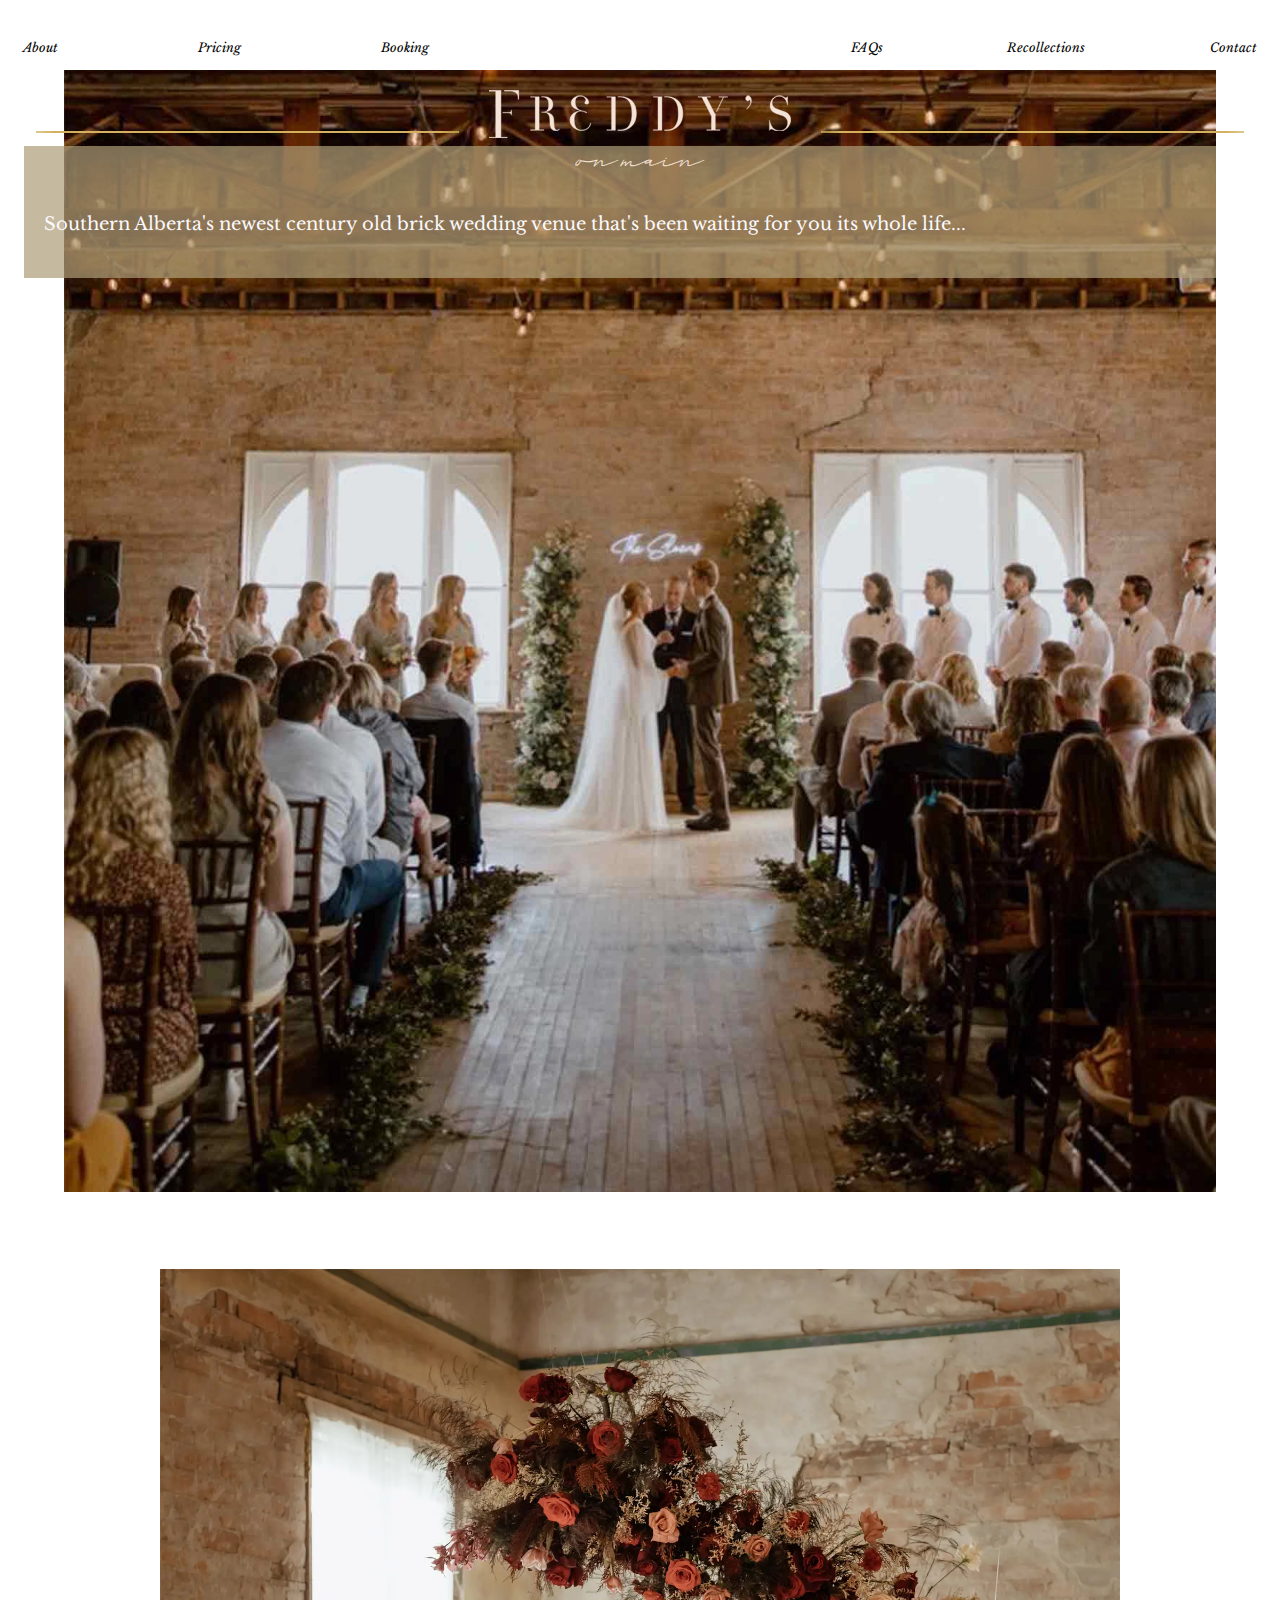
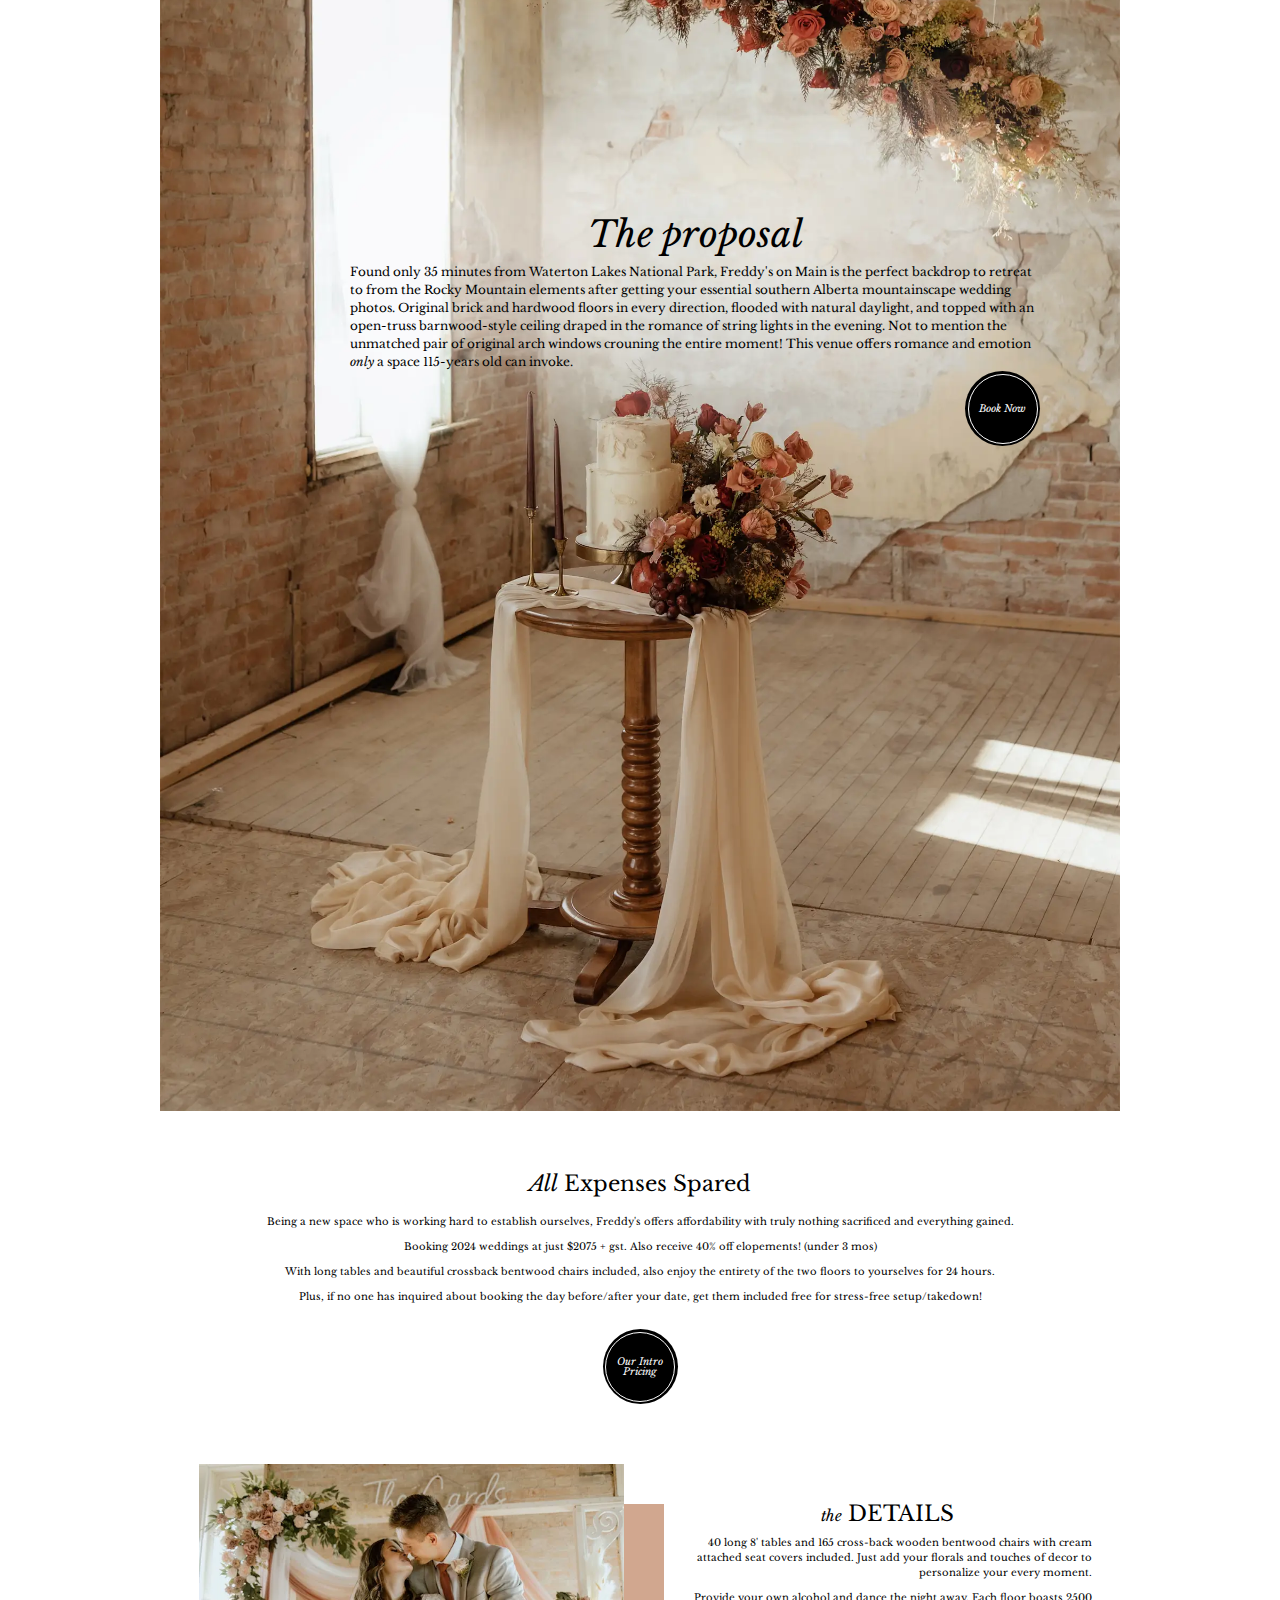
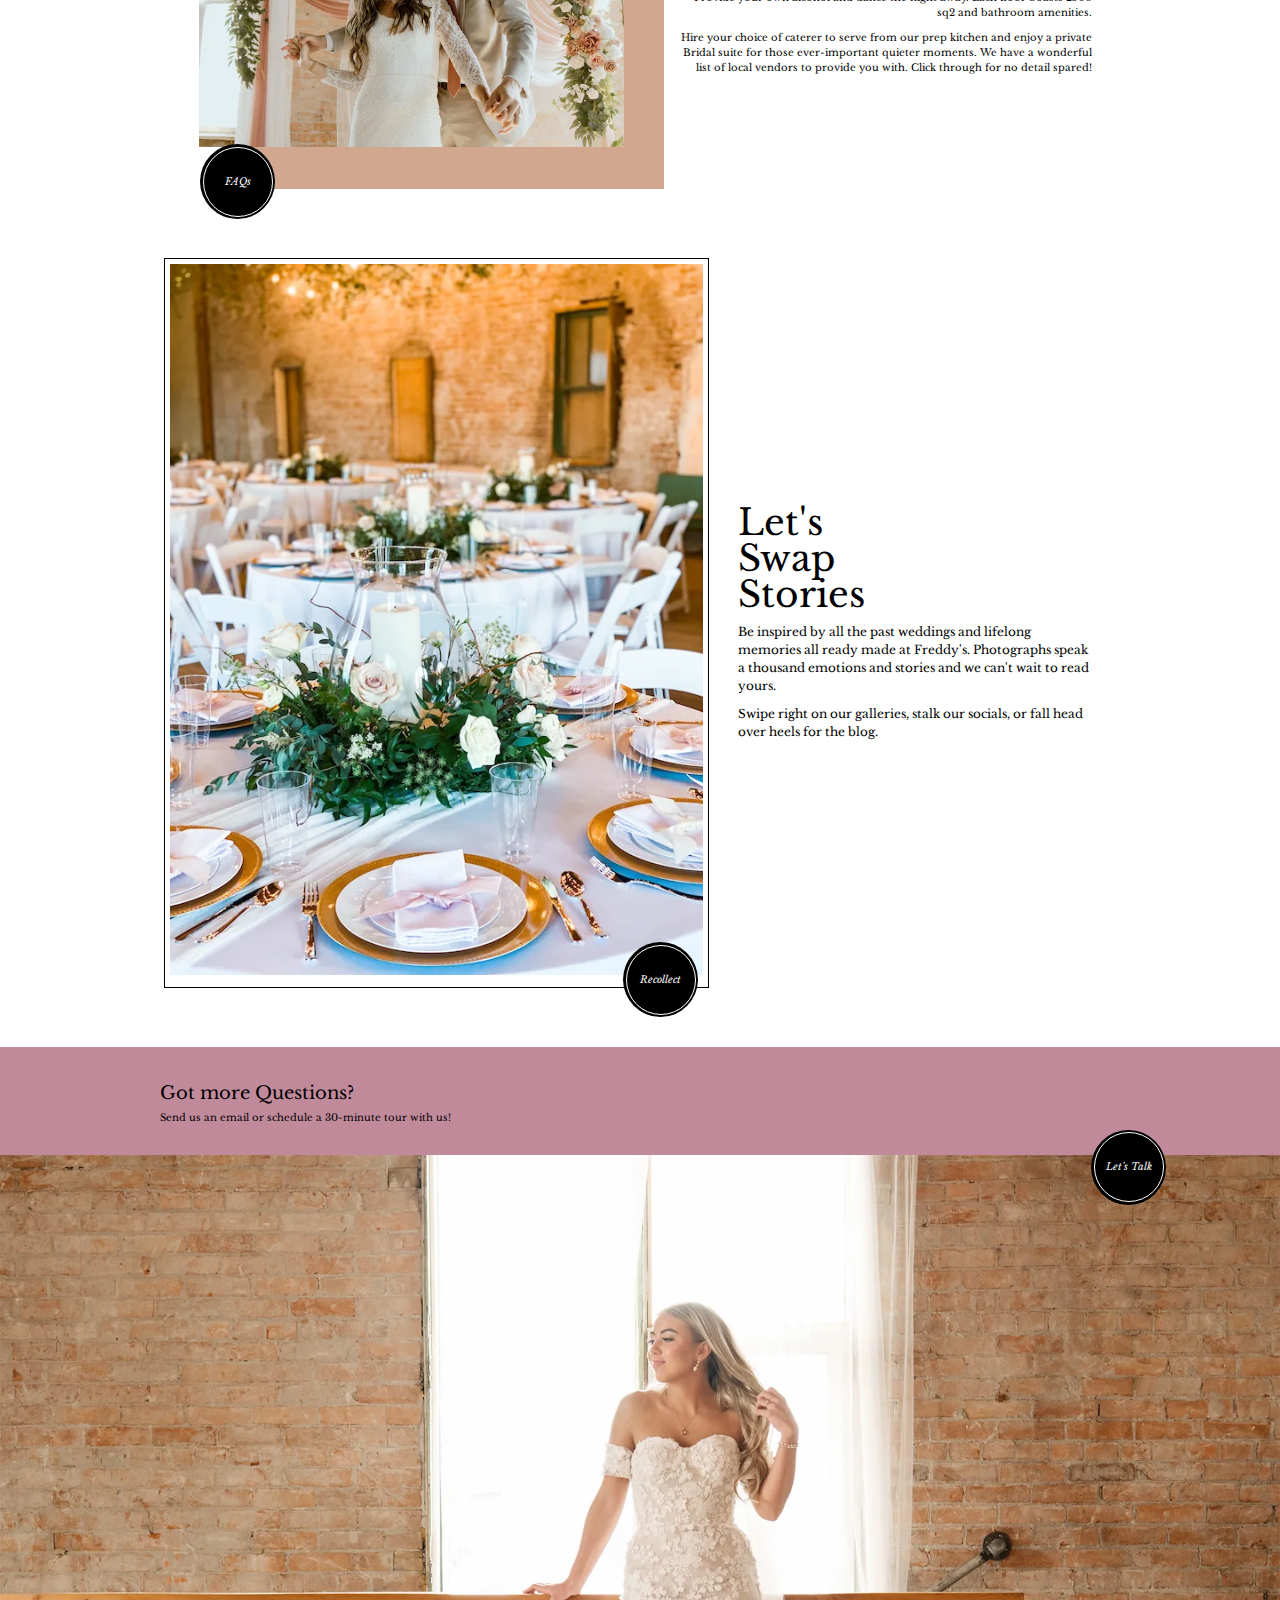
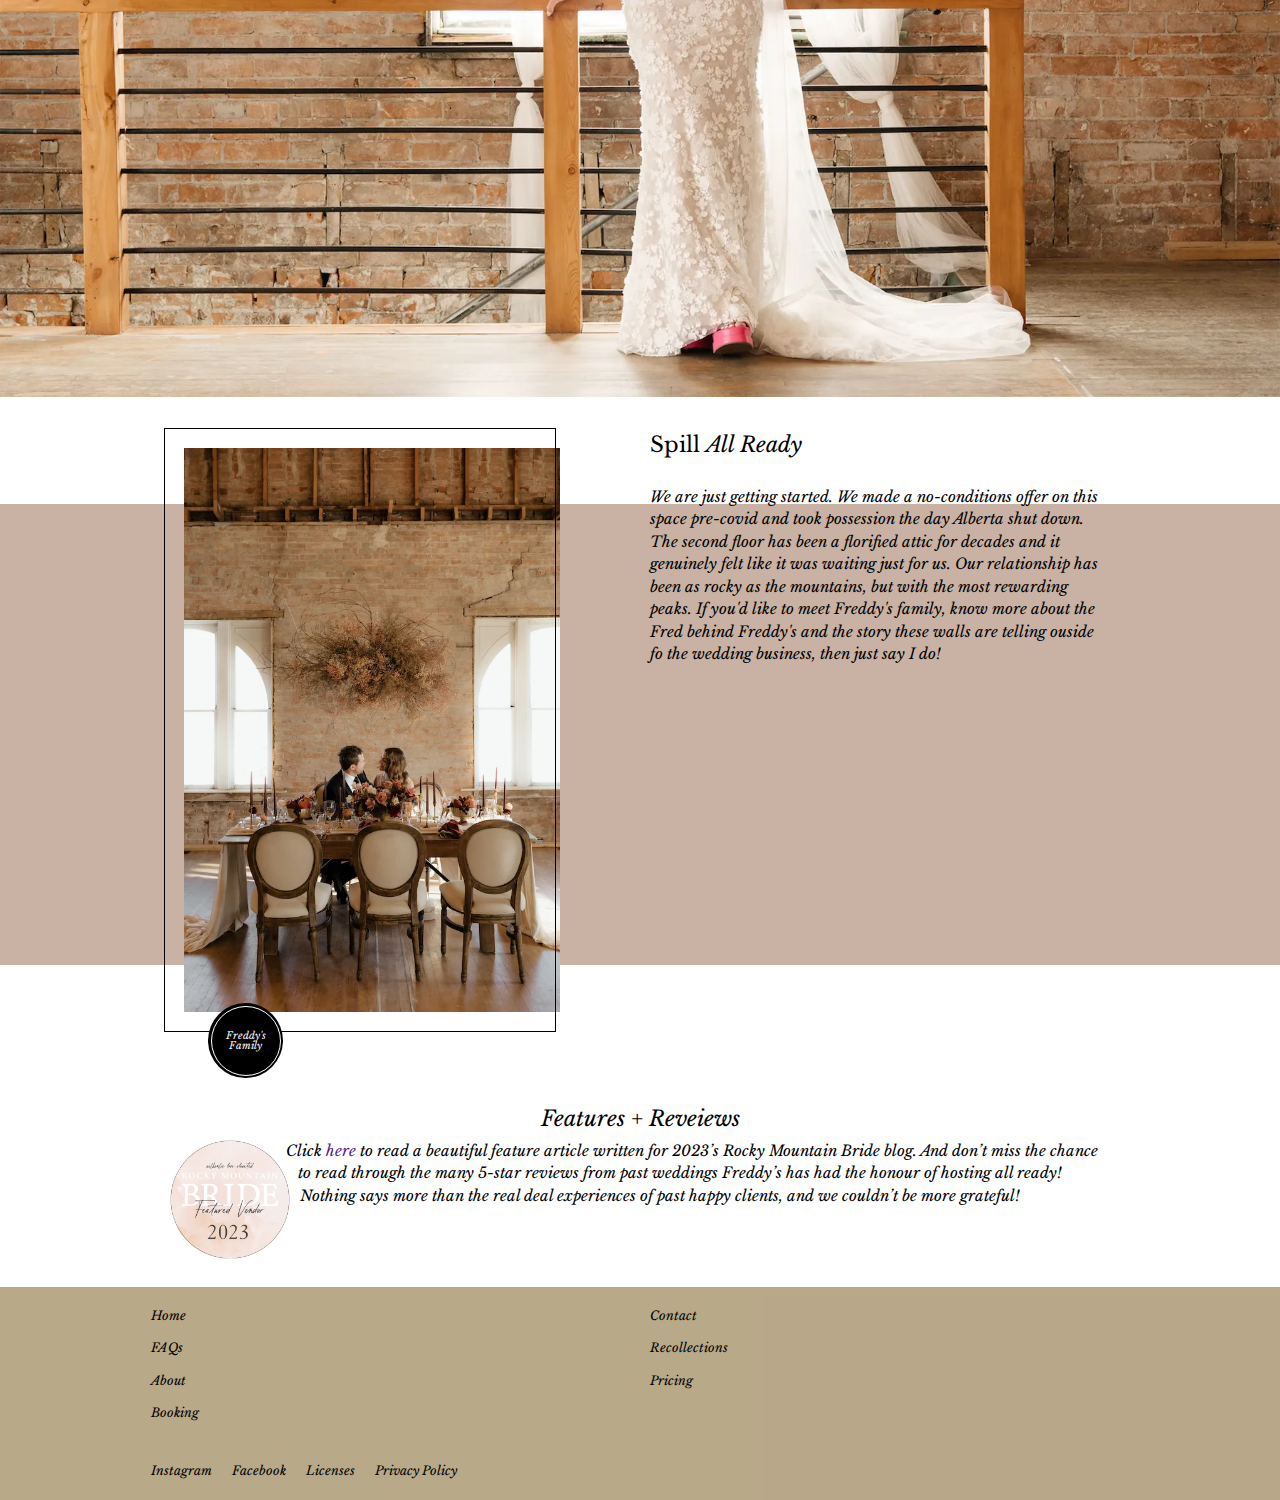
==== commit c10f61ad: "fixed background formatting and image adjustments" ====
--- a/index.html
+++ b/index.html
@@ -65,7 +65,7 @@
   </header>
   <main>
     <section class="proposal wrapper">
-      <img src="img/cake-sm.webp" alt="wedding cake">
+      <img src="img/cake-sm.webp" sizes="50vw" srcset="img/cake-md.webp 100w, img/cake-lg.webp 200w" alt="wedding cake">
       <div class="flex-container">
         <h2>The proposal</h2>
         <a href="https://freddysonmain.setmore.com/" target="_blank" class="button">
@@ -141,26 +141,27 @@
               <span>Let's Talk</span>
             </a>
           </div>
-          <img src="img/railing-sm.webp" alt="bride leaning back against railing">
+          <img src="img/railing-sm.webp" sizes="50vw" srcset="img/railing-md.webp 100w, img/railing-lg.webp 200w" alt="bride leaning back against railing">
         </div>
       </div>
     </section>
     <section class="spill">
-      <h2>Spill <span>All Ready</span></h2>
-      <div>
-        <img src="img/couple-table-sm.webp" alt="">
-        <a href="page-under-construction.html" class="button">
-          <span>Freddy's Family</span>
-        </a>
-      </div>
-      <div>
-        <div>
+      <div class="wrapper">
+        <div>
+          <img src="img/couple-table-sm.webp" alt="">
+          <a href="page-under-construction.html" class="button">
+            <span>Freddy's Family</span>
+          </a>
+        </div>
+        <div class="card-container">
+          <h2>Spill <span>All Ready</span></h2>
           <p>We are just getting started. We made a no-conditions offer on this space pre-covid and took possession the day Alberta shut down. The second floor has been a florified attic for decades and it genuinely felt like it was waiting just for us. Our relationship has been as rocky as the mountains, but with the most rewarding peaks. If you'd like to meet Freddy's family, know more about the Fred behind Freddy's and the story these walls are telling ouside fo the wedding business, then just say I do!</p>
         </div>
       </div>
+      <div class="spill-bg"></div>
     </section>
     <section class="features">
-      <div class="card-container">
+      <div class="card-container wrapper">
         <h2>Features + Reveiews</h2>
         <div>
             <img src="img/rocky-mountain-stamp.png" alt="rocky mountain bride logo">
--- a/css/styles.css
+++ b/css/styles.css
@@ -162,7 +162,7 @@
     margin-right: 1.25rem;
     padding: 2.25rem 1.5rem;
     color: #fbf9fb;
-    background-color: hwb(40 47% 32% / 0.877);
+    background-color: hwb(40 47% 32% / 0.7);
 }
 
 /* main styling */
@@ -324,18 +324,18 @@
 }
 
 .spill {
-    margin-top: 4.5rem;
-}
-.spill > div:last-child {
-    position: relative;
-    top: -18rem;
-    z-index: -1;
-}
-
-.spill > div:last-child > div {
-    background-color: #7d46226a;
-    padding: 17rem 1rem 1rem 1rem;
-}
+    position: relative;
+}
+
+.spill > div:first-child {
+    display: flex;
+    flex-wrap: wrap;
+}
+
+.spill > div:first-child > div {
+    width: 50%;
+}
+
 .spill img {
     outline: black solid 0.1rem;
     outline-offset: -0.5rem;
@@ -343,28 +343,36 @@
 }
 
 .spill p {
-    margin-top: 6rem;
+    margin-top: 3rem;
     font-style: italic;
+    font-size: 1.2rem;
+}
+.spill > div:first-child > div:first-child {
+    position: relative;
 }
 .spill .button {
     text-align: center;
     position: absolute;
     bottom: -4rem;
-    left: 2.5rem;
-}
-
-.spill h2 {
-    margin-left: 1rem;
+    left: 10%;
+}
+
+.spill-bg {
+    position: absolute;
+    top: 8rem;
+    height: 75%;
+    width: 100%;
+    background-color: #7d46226a;
+    z-index: -1;
 }
 
 section:last-child {
-    margin-top: -15rem;
     padding: 1rem 3rem;
 }
 
 section:last-child img {
     float: left;
-    width: 30%;
+    width: 12rem;
     margin-right: 1rem;
     border-radius: 50%;
     shape-outside: margin-box;
@@ -435,59 +443,13 @@
         font-size: 1.2rem;
     }
 
-    .spill {
-        display: flex;
-        flex-direction: column;
-        position: relative;
-        height: 900px;
-    }
-    .spill h2 {
-        text-align: center;
-        padding-left: 25rem;
-        font-size: 3.6rem;
-        position: absolute;
-        top: 0;
-        right: 10rem;
-        z-index: 2;
-    }
-    .spill > div:first-of-type {
-        position: relative;
-        width: 55%;
-        padding-left: 7%;
-    }
-
-    .spill > div:last-child {
+    .features .card-container {
         width: 90%;
-        position: absolute;
-        top: 0;
-        margin-top: 8rem;
-    }
-    .spill > div:last-child > div {
-        display: flex;
-        padding: 1rem;
-        justify-content: flex-end;
-        position: relative;
-        height: 40rem;
-    }
-
-    .spill > div:last-child > div p {
-        margin: 0;
-        width: 35%;
-        max-width: 38rem;
-        font-size: 1.6rem;
-        position: absolute;
-        top: -2rem;
-    }
-    .spill .button {
-        bottom: 8%;
-        left: 90%;
-    }
-    .features .card-container {
-        width: 70%;
         margin: 0 auto;
     }
-    .features p {
-        font-size: 1.6rem;
+    .features p,
+    .spill p {
+        font-size: 1.5rem;
     }
 }
 
@@ -570,8 +532,17 @@
     .stories {
         padding-bottom: 4rem;
     }
+    .spill > div:first-of-type img {
+        max-width: 400px;
+    }
+
     .features {
         margin-top: 5rem;
+    }
+
+    .spill .wrapper {
+        width: 80%;
+        margin: 0 auto;
     }
 }
 
@@ -614,9 +585,9 @@
         margin: 0 auto 7.5rem auto;
     }
     .banner p {
-        margin-top: 3.75rem;
+        margin-top: 4%;
         margin-right: 0;
-        padding: 4.5rem 20% 3rem 2rem;
+        padding: 6.5rem 20% 4rem 2rem;
         font-size: 1.8rem;
         line-height: 1.5;
         left: -4rem;
@@ -630,7 +601,7 @@
 
 @media screen and (min-width: 1250px) {
     .banner {
-        max-width: 1250px;
+        max-width: 1200px;
     }
 }
 
